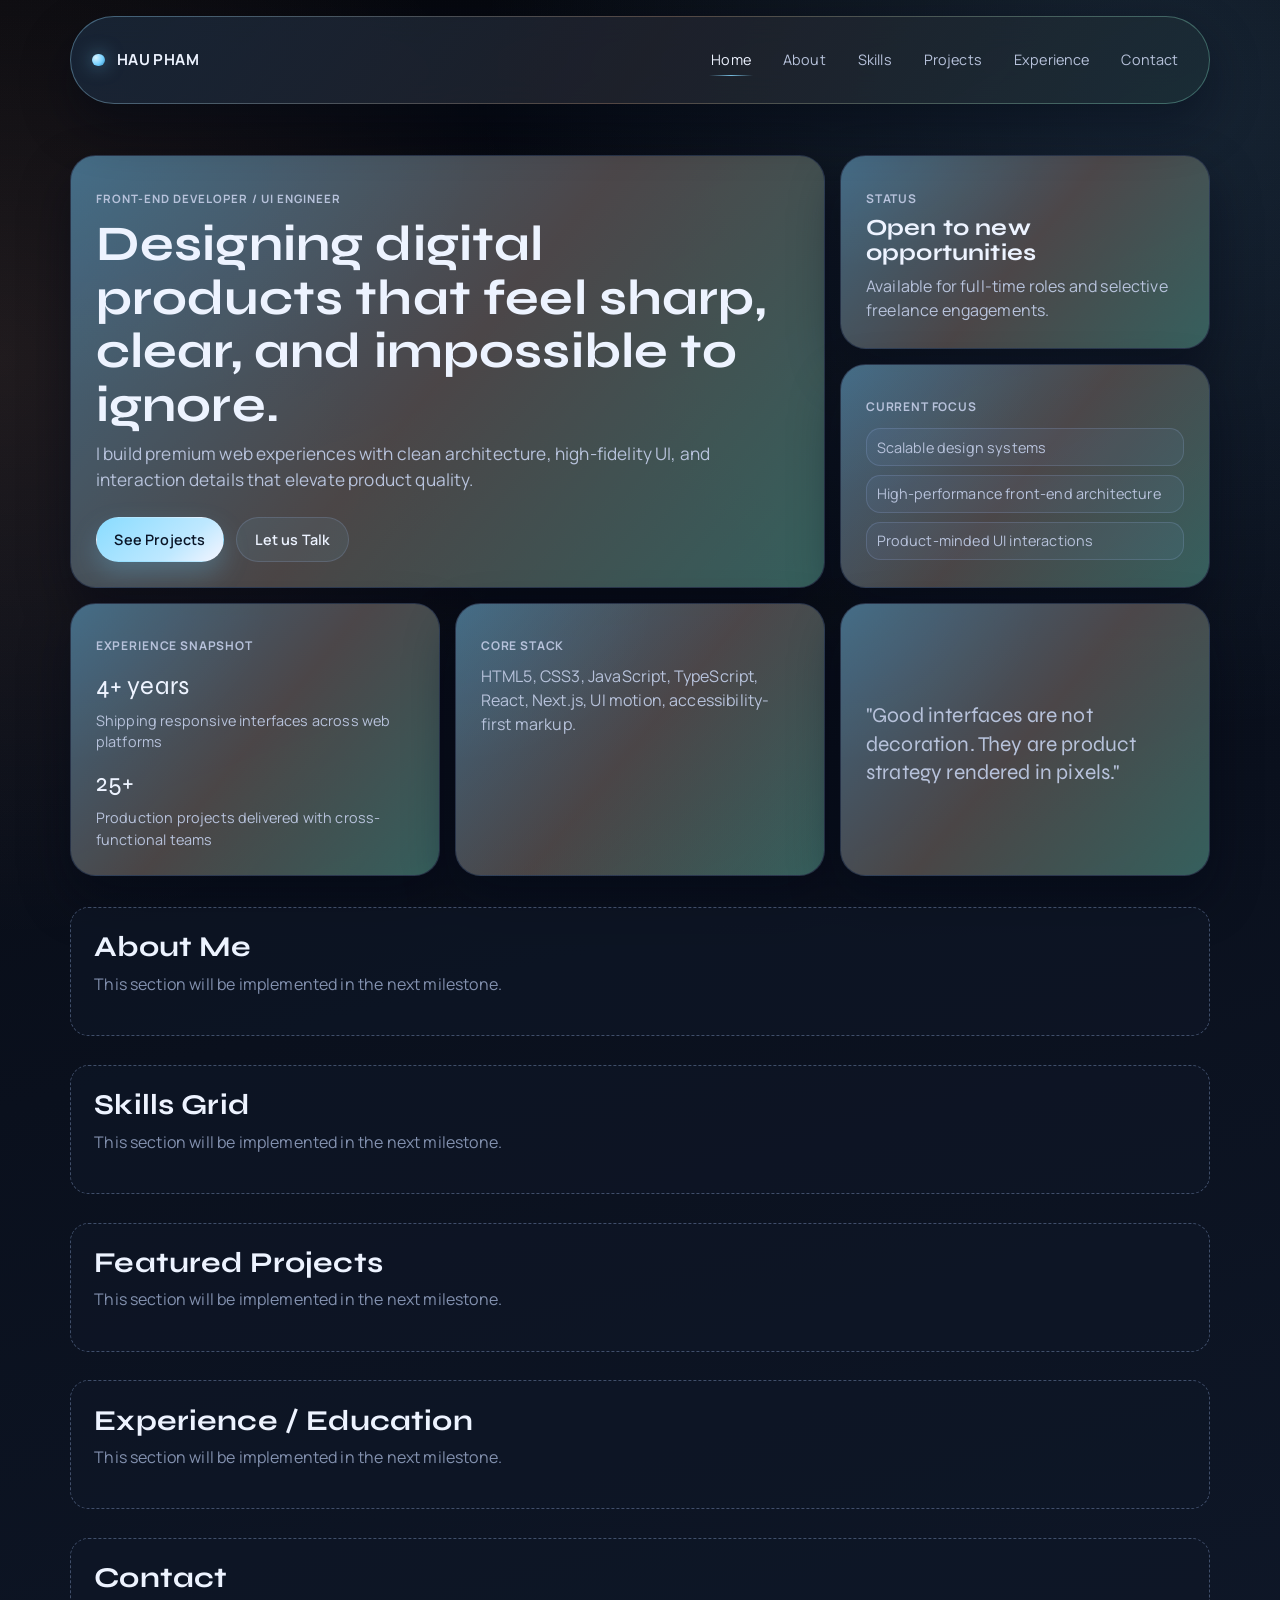
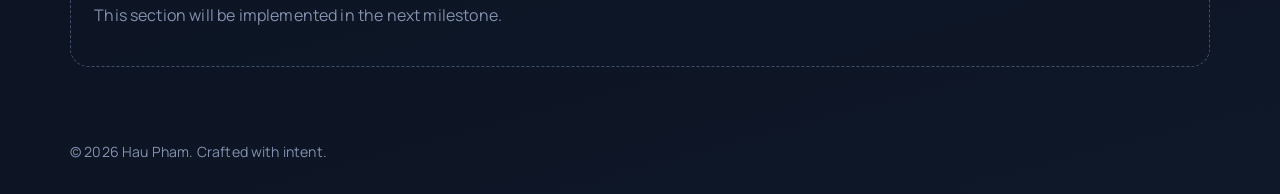
==== index.html @ 84650223 "sticky navbar & bento grid" ====
<!DOCTYPE html>
<html lang="en">
<head>
  <meta charset="UTF-8">
  <meta name="viewport" content="width=device-width, initial-scale=1.0">
  <meta name="description" content="Portfolio of Hau Pham - Front-End Developer and UI Engineer.">
  <title>Hau Pham | Front-End Developer</title>
  <link rel="preconnect" href="https://fonts.googleapis.com">
  <link rel="preconnect" href="https://fonts.gstatic.com" crossorigin>
  <link href="https://fonts.googleapis.com/css2?family=Manrope:wght@400;500;600;700&family=Syne:wght@500;700;800&display=swap" rel="stylesheet">
  <link rel="stylesheet" href="style.css">
</head>
<body>
  <a class="skip-link" href="#content">Skip to content</a>

  <header class="site-header" data-header>
    <div class="container">
      <div class="nav-shell">
        <a class="brand" href="#home" aria-label="Go to home section">
          <span class="brand-mark" aria-hidden="true"></span>
          <span class="brand-name">Hau Pham</span>
        </a>

        <button class="menu-toggle" type="button" data-menu-toggle aria-expanded="false" aria-controls="site-navigation" aria-label="Toggle navigation">
          <span></span>
          <span></span>
        </button>

        <nav class="site-nav" id="site-navigation" data-nav>
          <a class="nav-link is-active" href="#home">Home</a>
          <a class="nav-link" href="#about">About</a>
          <a class="nav-link" href="#skills">Skills</a>
          <a class="nav-link" href="#projects">Projects</a>
          <a class="nav-link" href="#experience">Experience</a>
          <a class="nav-link" href="#contact">Contact</a>
        </nav>
      </div>
    </div>
  </header>

  <main id="content">
    <section class="section section-hero" id="home">
      <div class="container">
        <div class="bento-grid">
          <article class="bento-card bento-card--intro reveal tilt-card">
            <p class="eyebrow">Front-End Developer / UI Engineer</p>
            <h1>Designing digital products that feel sharp, clear, and impossible to ignore.</h1>
            <p class="lead">
              I build premium web experiences with clean architecture, high-fidelity UI, and interaction details that elevate product quality.
            </p>
            <div class="hero-actions">
              <a class="button button--primary" href="#projects">See Projects</a>
              <a class="button button--ghost" href="#contact">Let us Talk</a>
            </div>
          </article>

          <article class="bento-card bento-card--availability reveal tilt-card">
            <p class="card-label">Status</p>
            <h2>Open to new opportunities</h2>
            <p>Available for full-time roles and selective freelance engagements.</p>
          </article>

          <article class="bento-card bento-card--focus reveal tilt-card">
            <p class="card-label">Current Focus</p>
            <ul class="focus-list">
              <li>Scalable design systems</li>
              <li>High-performance front-end architecture</li>
              <li>Product-minded UI interactions</li>
            </ul>
          </article>

          <article class="bento-card bento-card--stats reveal tilt-card">
            <p class="card-label">Experience Snapshot</p>
            <div class="stat-item">
              <span>4+ years</span>
              <p>Shipping responsive interfaces across web platforms</p>
            </div>
            <div class="stat-item">
              <span>25+</span>
              <p>Production projects delivered with cross-functional teams</p>
            </div>
          </article>

          <article class="bento-card bento-card--toolkit reveal tilt-card">
            <p class="card-label">Core Stack</p>
            <p>HTML5, CSS3, JavaScript, TypeScript, React, Next.js, UI motion, accessibility-first markup.</p>
          </article>

          <article class="bento-card bento-card--quote reveal tilt-card">
            <p class="quote">
              "Good interfaces are not decoration. They are product strategy rendered in pixels."
            </p>
          </article>
        </div>
      </div>
    </section>

    <section class="section section-placeholder reveal" id="about">
      <div class="container">
        <h2>About Me</h2>
        <p>This section will be implemented in the next milestone.</p>
      </div>
    </section>

    <section class="section section-placeholder reveal" id="skills">
      <div class="container">
        <h2>Skills Grid</h2>
        <p>This section will be implemented in the next milestone.</p>
      </div>
    </section>

    <section class="section section-placeholder reveal" id="projects">
      <div class="container">
        <h2>Featured Projects</h2>
        <p>This section will be implemented in the next milestone.</p>
      </div>
    </section>

    <section class="section section-placeholder reveal" id="experience">
      <div class="container">
        <h2>Experience / Education</h2>
        <p>This section will be implemented in the next milestone.</p>
      </div>
    </section>

    <section class="section section-placeholder reveal" id="contact">
      <div class="container">
        <h2>Contact</h2>
        <p>This section will be implemented in the next milestone.</p>
      </div>
    </section>
  </main>

  <footer class="site-footer">
    <div class="container">
      <p>© <span data-year></span> Hau Pham. Crafted with intent.</p>
    </div>
  </footer>

  <script src="script.js"></script>
</body>
</html>
---- style.css ----
:root {
  --bg-0: #05070d;
  --bg-1: #0a101d;
  --bg-2: #0f1829;
  --surface-0: #101727;
  --surface-1: #141f34;
  --text-0: #edf3ff;
  --text-1: #b7c2db;
  --text-2: #8391af;
  --line-soft: rgba(168, 190, 236, 0.18);
  --line-strong: rgba(168, 190, 236, 0.34);
  --accent-cyan: #87d8ff;
  --accent-amber: #ffd0a8;
  --accent-mint: #85f0cf;
  --radius-xl: 1.6rem;
  --radius-lg: 1.15rem;
  --radius-md: 0.9rem;
  --shadow-soft: 0 22px 50px rgba(2, 7, 20, 0.45);
  --shadow-hover: 0 30px 72px rgba(2, 9, 24, 0.62);
  --ease-standard: cubic-bezier(0.2, 0.7, 0.2, 1);
  --ease-snappy: cubic-bezier(0.18, 0.8, 0.2, 1);
  --container-width: min(1140px, calc(100vw - 2.5rem));
  --header-height: 88px;
}

* {
  box-sizing: border-box;
}

html,
body {
  margin: 0;
  padding: 0;
}

html {
  scroll-behavior: smooth;
}

body {
  min-height: 100vh;
  color: var(--text-0);
  font-family: "Manrope", sans-serif;
  background: radial-gradient(110% 75% at 90% 5%, rgba(120, 198, 255, 0.14), transparent 48%),
    radial-gradient(85% 65% at 0% 20%, rgba(255, 176, 133, 0.1), transparent 50%),
    linear-gradient(165deg, var(--bg-0), var(--bg-1) 52%, var(--bg-2));
  line-height: 1.5;
  letter-spacing: 0.01em;
}

body::before {
  content: "";
  position: fixed;
  inset: 0;
  pointer-events: none;
  background-image: radial-gradient(rgba(255, 255, 255, 0.035) 0.7px, transparent 0.7px);
  background-size: 3px 3px;
  opacity: 0.18;
  z-index: -1;
}

img {
  max-width: 100%;
  display: block;
}

a {
  color: inherit;
  text-decoration: none;
}

.container {
  width: var(--container-width);
  margin-inline: auto;
}

.section {
  scroll-margin-top: 120px;
}

.skip-link {
  position: absolute;
  left: 1rem;
  top: -4rem;
  padding: 0.55rem 0.85rem;
  background: #1f2f4d;
  color: var(--text-0);
  border-radius: 0.5rem;
  z-index: 200;
}

.skip-link:focus-visible {
  top: 1rem;
}

.site-header {
  position: sticky;
  top: 0;
  z-index: 100;
  padding-top: 1rem;
  transition: padding 260ms var(--ease-standard), transform 260ms var(--ease-standard);
}

.site-header.is-scrolled {
  padding-top: 0.7rem;
}

.nav-shell {
  position: relative;
  min-height: var(--header-height);
  display: flex;
  align-items: center;
  gap: 1rem;
  padding: 0.85rem 1rem 0.85rem 1.3rem;
  border: 1px solid transparent;
  border-radius: 999px;
  background:
    linear-gradient(150deg, rgba(14, 21, 35, 0.82), rgba(14, 22, 36, 0.74)) padding-box,
    linear-gradient(128deg, rgba(130, 206, 255, 0.45), rgba(255, 202, 167, 0.3), rgba(133, 240, 207, 0.35)) border-box;
  box-shadow: var(--shadow-soft);
  backdrop-filter: blur(16px);
  -webkit-backdrop-filter: blur(16px);
}

.brand {
  display: inline-flex;
  align-items: center;
  gap: 0.75rem;
  font-weight: 700;
  letter-spacing: 0.03em;
  font-size: 0.95rem;
  text-transform: uppercase;
  flex-shrink: 0;
}

.brand-mark {
  width: 0.8rem;
  height: 0.8rem;
  border-radius: 50%;
  background: radial-gradient(circle at 30% 30%, #d8f3ff, #79d2ff 55%, #2b85bd);
  box-shadow: 0 0 18px rgba(121, 210, 255, 0.55);
}

.brand-name {
  color: var(--text-0);
}

.site-nav {
  margin-left: auto;
  display: flex;
  align-items: center;
  gap: 0.2rem;
}

.nav-link {
  position: relative;
  padding: 0.55rem 0.9rem;
  border-radius: 999px;
  color: var(--text-1);
  font-size: 0.9rem;
  transition: color 220ms ease, background-color 220ms ease;
}

.nav-link::after {
  content: "";
  position: absolute;
  left: 0.75rem;
  right: 0.75rem;
  bottom: 0.22rem;
  height: 1px;
  transform: scaleX(0);
  transform-origin: center;
  transition: transform 260ms var(--ease-snappy);
  background: linear-gradient(90deg, transparent, rgba(134, 215, 255, 0.85), transparent);
}

.nav-link:hover,
.nav-link:focus-visible {
  color: var(--text-0);
  background: rgba(134, 215, 255, 0.08);
}

.nav-link:hover::after,
.nav-link:focus-visible::after,
.nav-link.is-active::after {
  transform: scaleX(1);
}

.nav-link.is-active {
  color: var(--text-0);
}

.menu-toggle {
  margin-left: auto;
  width: 2.65rem;
  height: 2.65rem;
  border-radius: 0.75rem;
  border: 1px solid var(--line-soft);
  background: rgba(144, 169, 220, 0.07);
  display: none;
  align-items: center;
  justify-content: center;
  gap: 0.36rem;
  flex-direction: column;
  cursor: pointer;
  transition: border-color 220ms ease, background-color 220ms ease;
}

.menu-toggle span {
  width: 1.2rem;
  height: 2px;
  border-radius: 999px;
  background: var(--text-0);
  transition: transform 260ms var(--ease-standard), opacity 260ms var(--ease-standard);
}

.menu-toggle[aria-expanded="true"] span:first-child {
  transform: translateY(4px) rotate(45deg);
}

.menu-toggle[aria-expanded="true"] span:last-child {
  transform: translateY(-4px) rotate(-45deg);
}

.section-hero {
  padding: clamp(2rem, 4vw, 3.5rem) 0 1rem;
}

.bento-grid {
  display: grid;
  grid-template-columns: repeat(6, minmax(0, 1fr));
  grid-auto-rows: minmax(96px, auto);
  gap: 0.95rem;
}

.bento-card {
  position: relative;
  isolation: isolate;
  border-radius: var(--radius-xl);
  border: 1px solid var(--line-soft);
  background:
    radial-gradient(120% 130% at 0% 0%, rgba(132, 211, 255, 0.06), transparent 45%),
    linear-gradient(160deg, rgba(18, 28, 46, 0.95), rgba(13, 22, 36, 0.9));
  padding: clamp(1.05rem, 2vw, 1.55rem);
  box-shadow: var(--shadow-soft);
  overflow: hidden;
}

.bento-card::before {
  content: "";
  position: absolute;
  inset: -1px;
  border-radius: inherit;
  background: linear-gradient(130deg, rgba(135, 216, 255, 0.4), rgba(255, 208, 168, 0.25), rgba(133, 240, 207, 0.34));
  z-index: -2;
}

.bento-card::after {
  content: "";
  position: absolute;
  inset: 0;
  border-radius: inherit;
  background: radial-gradient(circle at var(--pointer-x, 50%) var(--pointer-y, 50%), rgba(150, 216, 255, 0.2), transparent 55%);
  opacity: 0;
  transition: opacity 320ms var(--ease-standard);
  z-index: -1;
}

.tilt-card {
  transform-style: preserve-3d;
  transform: perspective(920px) rotateX(var(--rx, 0deg)) rotateY(var(--ry, 0deg));
  transition: transform 340ms var(--ease-snappy), border-color 240ms ease, box-shadow 340ms var(--ease-snappy);
}

.tilt-card:hover,
.tilt-card:focus-within {
  border-color: var(--line-strong);
  box-shadow: var(--shadow-hover);
}

.tilt-card:hover::after,
.tilt-card:focus-within::after {
  opacity: 1;
}

.bento-card--intro {
  grid-column: 1 / span 4;
  grid-row: 1 / span 3;
  display: flex;
  flex-direction: column;
  justify-content: space-between;
  min-height: 360px;
}

.eyebrow {
  margin: 0;
  color: var(--accent-mint);
  letter-spacing: 0.09em;
  text-transform: uppercase;
  font-size: 0.72rem;
  font-weight: 700;
}

h1,
h2 {
  margin: 0;
  font-family: "Syne", sans-serif;
  line-height: 1.08;
}

h1 {
  margin-top: 0.7rem;
  max-width: 19ch;
  font-size: clamp(1.7rem, 4vw, 3.1rem);
}

.lead {
  margin: 1rem 0 0;
  max-width: 58ch;
  color: var(--text-1);
  font-size: clamp(0.98rem, 1.4vw, 1.08rem);
}

.hero-actions {
  margin-top: 1.5rem;
  display: flex;
  flex-wrap: wrap;
  gap: 0.75rem;
}

.button {
  position: relative;
  display: inline-flex;
  align-items: center;
  justify-content: center;
  min-height: 2.8rem;
  padding: 0.65rem 1.1rem;
  border-radius: 999px;
  border: 1px solid transparent;
  font-size: 0.9rem;
  font-weight: 600;
  transition: transform 220ms var(--ease-snappy), box-shadow 220ms ease, background-color 220ms ease;
}

.button:hover,
.button:focus-visible {
  transform: translateY(-2px);
}

.button--primary {
  color: #0a1527;
  background: linear-gradient(140deg, #89dcff, #bee8ff 65%, #f5f5ff);
  box-shadow: 0 12px 26px rgba(110, 206, 255, 0.25);
}

.button--ghost {
  color: var(--text-0);
  border-color: var(--line-soft);
  background: rgba(134, 213, 255, 0.08);
}

.button--ghost:hover,
.button--ghost:focus-visible {
  background: rgba(134, 213, 255, 0.14);
}

.card-label {
  margin: 0;
  color: var(--text-2);
  font-size: 0.75rem;
  text-transform: uppercase;
  letter-spacing: 0.07em;
  font-weight: 700;
}

.bento-card h2 {
  margin-top: 0.45rem;
  font-size: clamp(1rem, 2.2vw, 1.45rem);
}

.bento-card p {
  margin: 0.55rem 0 0;
  color: var(--text-1);
}

.bento-card--availability {
  grid-column: 5 / span 2;
  grid-row: 1 / span 1;
}

.bento-card--focus {
  grid-column: 5 / span 2;
  grid-row: 2 / span 2;
}

.focus-list {
  margin: 0.75rem 0 0;
  padding: 0;
  list-style: none;
  display: grid;
  gap: 0.55rem;
}

.focus-list li {
  color: var(--text-1);
  padding: 0.45rem 0.6rem;
  border-radius: var(--radius-md);
  border: 1px solid rgba(154, 181, 234, 0.2);
  background: rgba(129, 161, 226, 0.08);
  font-size: 0.9rem;
}

.bento-card--stats {
  grid-column: 1 / span 2;
  grid-row: 4 / span 2;
  display: grid;
  gap: 0.7rem;
}

.stat-item span {
  display: block;
  font-family: "Syne", sans-serif;
  font-size: clamp(1.15rem, 2vw, 1.7rem);
  color: var(--text-0);
}

.stat-item p {
  margin-top: 0.3rem;
  font-size: 0.9rem;
}

.bento-card--toolkit {
  grid-column: 3 / span 2;
  grid-row: 4 / span 2;
}

.bento-card--quote {
  grid-column: 5 / span 2;
  grid-row: 4 / span 2;
  display: flex;
  align-items: center;
}

.quote {
  margin: 0;
  font-family: "Syne", sans-serif;
  font-size: clamp(1.02rem, 1.8vw, 1.32rem);
  line-height: 1.35;
  color: #e9efff;
}

.section-placeholder {
  padding: 0.9rem 0;
}

.section-placeholder .container {
  padding: 1.45rem;
  border: 1px dashed rgba(161, 187, 238, 0.35);
  border-radius: var(--radius-lg);
  background: rgba(15, 24, 39, 0.62);
}

.section-placeholder h2 {
  font-size: clamp(1.25rem, 2.8vw, 1.8rem);
}

.section-placeholder p {
  margin-top: 0.6rem;
  color: var(--text-2);
}

.site-footer {
  margin-top: 2.5rem;
  padding: 1.2rem 0 2rem;
}

.site-footer p {
  margin: 0;
  color: var(--text-2);
  font-size: 0.88rem;
}

.reveal {
  opacity: 0;
  transform: translateY(26px) scale(0.995);
  transition: opacity 620ms var(--ease-standard), transform 620ms var(--ease-standard);
}

.reveal.is-visible {
  opacity: 1;
  transform: translateY(0) scale(1);
}

@media (max-width: 980px) {
  :root {
    --container-width: min(1120px, calc(100vw - 1.7rem));
  }

  .bento-grid {
    grid-template-columns: repeat(4, minmax(0, 1fr));
  }

  .bento-card--intro {
    grid-column: 1 / span 4;
    grid-row: auto;
  }

  .bento-card--availability,
  .bento-card--focus {
    grid-column: span 2;
    grid-row: auto;
  }

  .bento-card--stats,
  .bento-card--toolkit,
  .bento-card--quote {
    grid-column: span 2;
    grid-row: auto;
  }
}

@media (max-width: 860px) {
  .menu-toggle {
    display: inline-flex;
  }

  .site-nav {
    position: absolute;
    top: calc(100% + 0.55rem);
    left: 0;
    right: 0;
    margin-left: 0;
    flex-direction: column;
    align-items: stretch;
    border-radius: 1rem;
    border: 1px solid var(--line-soft);
    background: rgba(12, 19, 32, 0.95);
    backdrop-filter: blur(12px);
    -webkit-backdrop-filter: blur(12px);
    box-shadow: var(--shadow-soft);
    max-height: 0;
    opacity: 0;
    overflow: hidden;
    pointer-events: none;
    transition: max-height 330ms var(--ease-standard), opacity 250ms ease;
  }

  .site-nav.is-open {
    max-height: 22rem;
    opacity: 1;
    pointer-events: auto;
  }

  .nav-link {
    border-radius: 0;
    padding: 0.82rem 1rem;
  }

  .nav-link + .nav-link {
    border-top: 1px solid rgba(142, 170, 228, 0.14);
  }
}

@media (max-width: 680px) {
  .section-hero {
    padding-top: 1.2rem;
  }

  .bento-grid {
    grid-template-columns: 1fr;
    gap: 0.85rem;
  }

  .bento-card,
  .bento-card--intro,
  .bento-card--availability,
  .bento-card--focus,
  .bento-card--stats,
  .bento-card--toolkit,
  .bento-card--quote {
    grid-column: auto;
    grid-row: auto;
    min-height: auto;
  }

  .hero-actions {
    flex-direction: column;
  }

  .button {
    width: 100%;
  }
}

@media (prefers-reduced-motion: reduce) {
  html {
    scroll-behavior: auto;
  }

  .reveal,
  .tilt-card,
  .button,
  .site-nav,
  .nav-link::after {
    transition: none !important;
  }

  .reveal {
    opacity: 1;
    transform: none;
  }
}
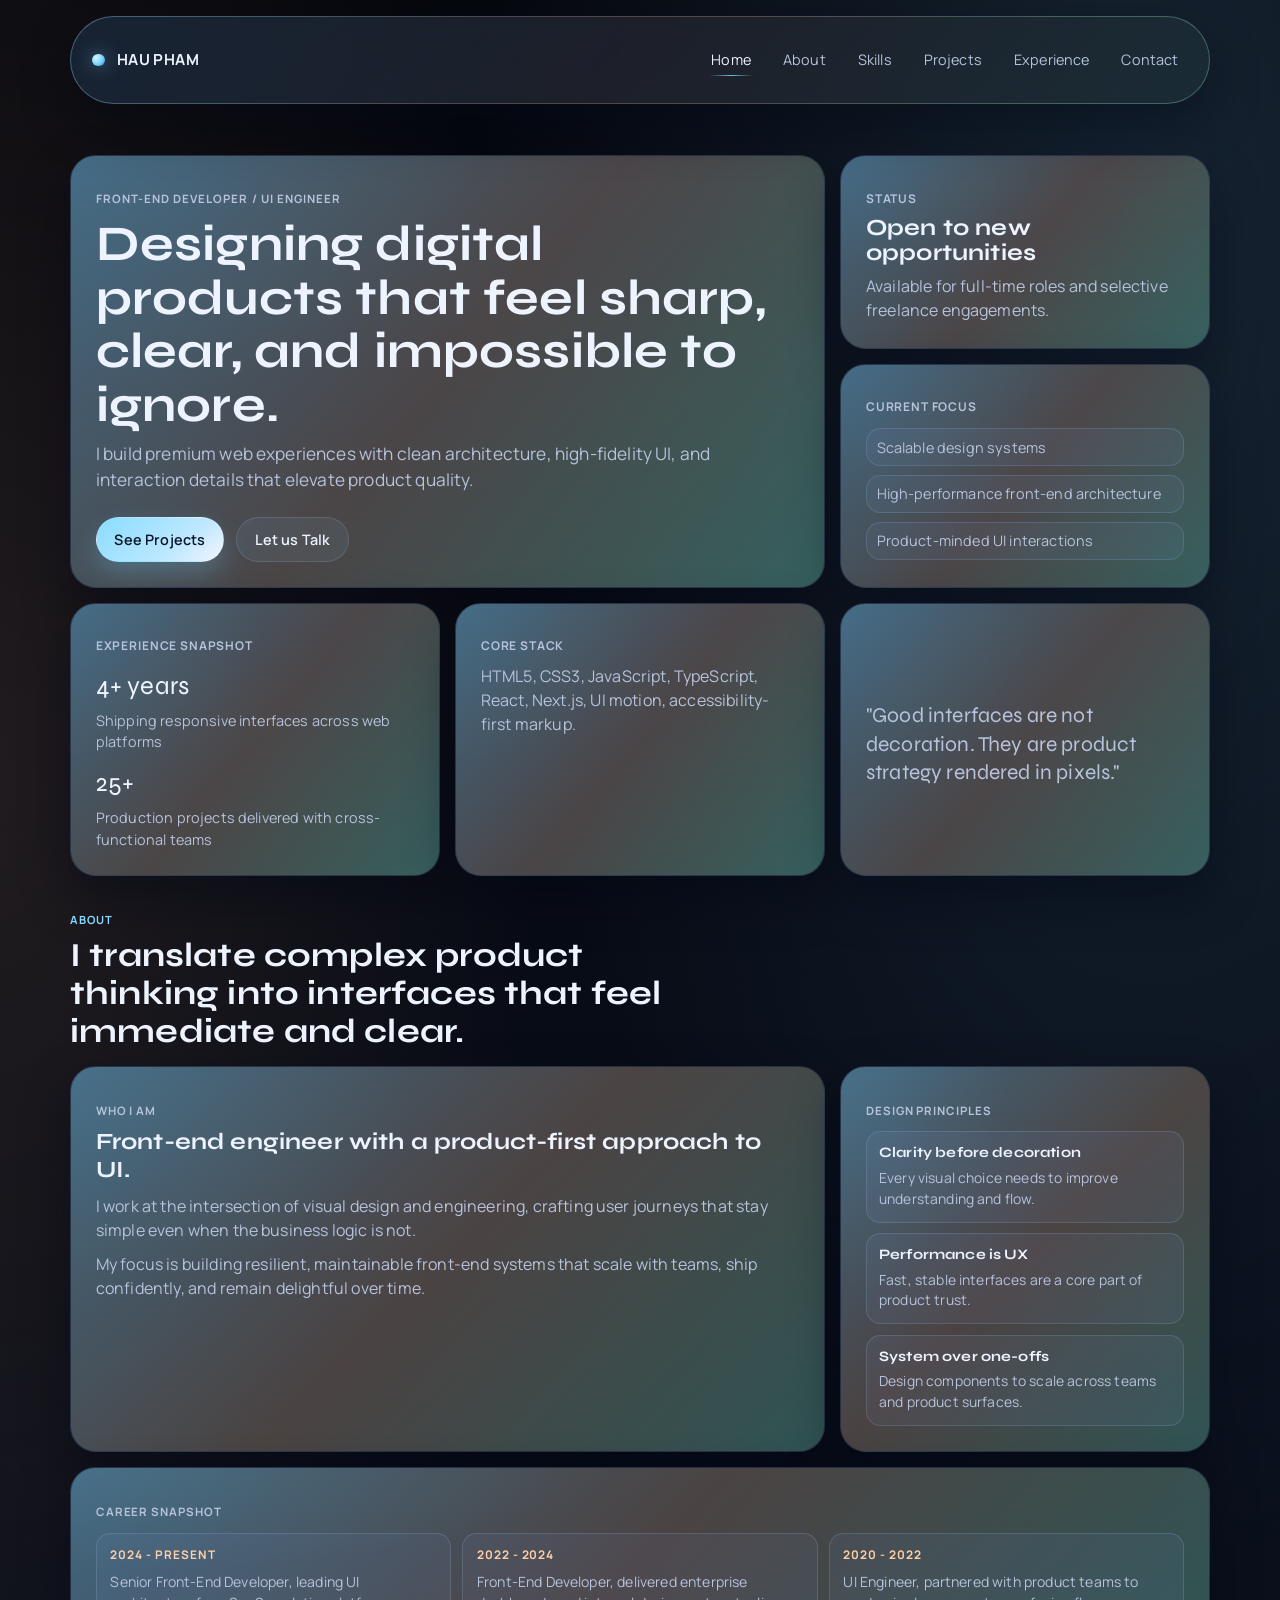
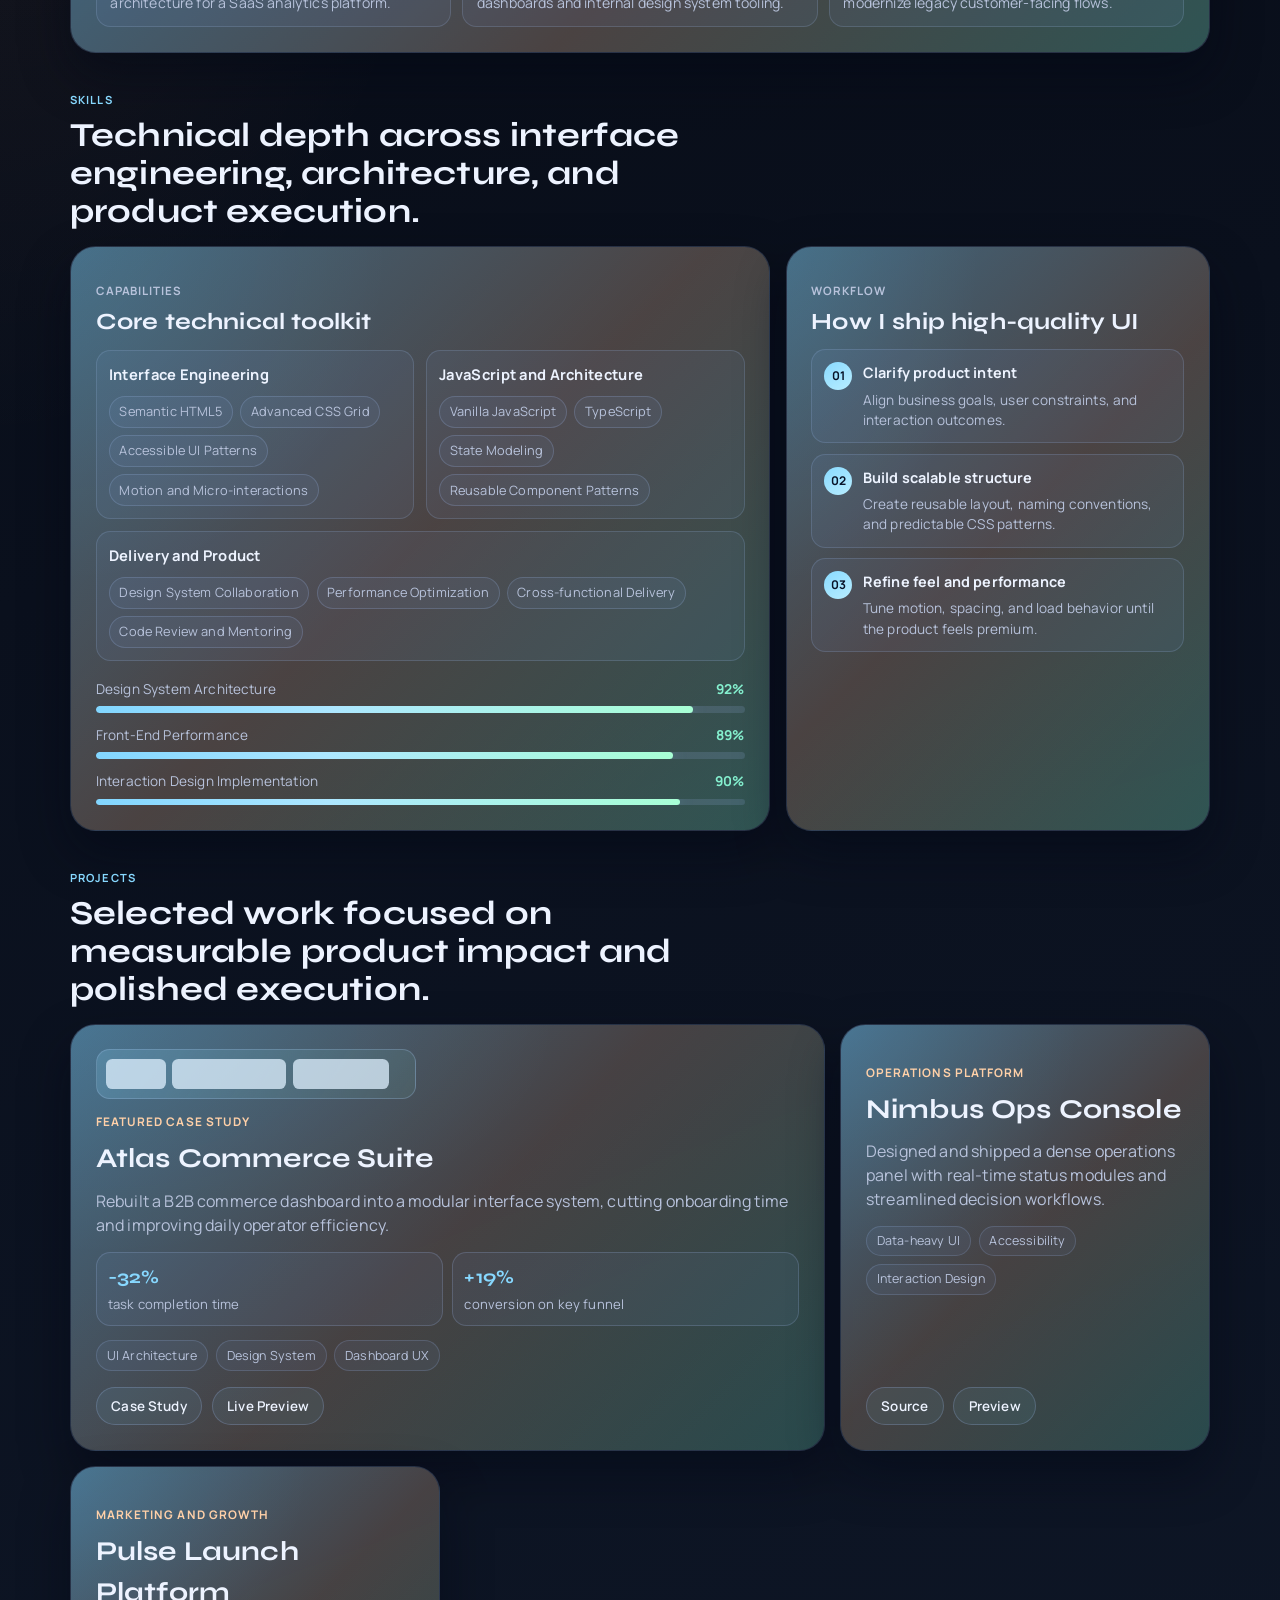
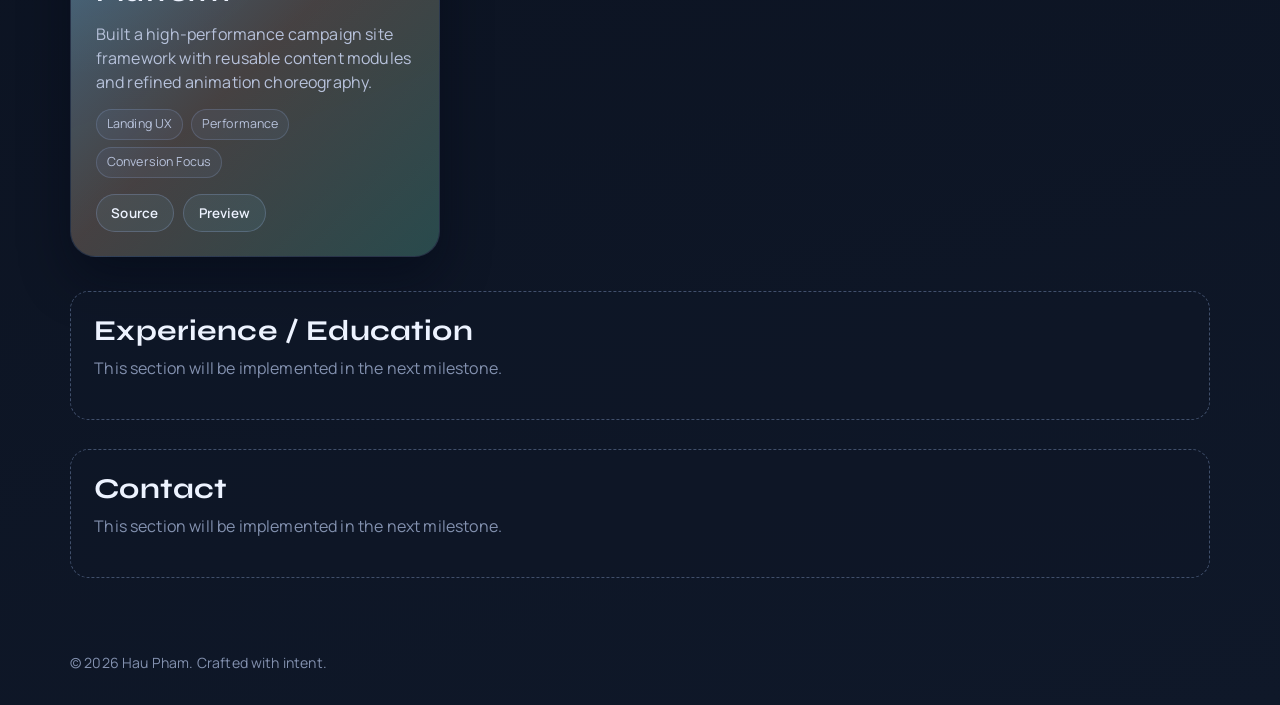
==== commit 67bfb824: "add about - skills - projects session" ====
--- a/index.html
+++ b/index.html
@@ -95,24 +95,240 @@
       </div>
     </section>
 
-    <section class="section section-placeholder reveal" id="about">
-      <div class="container">
-        <h2>About Me</h2>
-        <p>This section will be implemented in the next milestone.</p>
-      </div>
-    </section>
-
-    <section class="section section-placeholder reveal" id="skills">
-      <div class="container">
-        <h2>Skills Grid</h2>
-        <p>This section will be implemented in the next milestone.</p>
-      </div>
-    </section>
-
-    <section class="section section-placeholder reveal" id="projects">
-      <div class="container">
-        <h2>Featured Projects</h2>
-        <p>This section will be implemented in the next milestone.</p>
+    <section class="section section-about" id="about">
+      <div class="container">
+        <div class="section-header reveal">
+          <p class="section-kicker">About</p>
+          <h2>I translate complex product thinking into interfaces that feel immediate and clear.</h2>
+        </div>
+
+        <div class="about-layout">
+          <article class="panel panel--about reveal tilt-card">
+            <p class="panel-label">Who I Am</p>
+            <h3>Front-end engineer with a product-first approach to UI.</h3>
+            <p>
+              I work at the intersection of visual design and engineering, crafting user journeys that stay simple even when the business logic is not.
+            </p>
+            <p>
+              My focus is building resilient, maintainable front-end systems that scale with teams, ship confidently, and remain delightful over time.
+            </p>
+          </article>
+
+          <article class="panel panel--values reveal tilt-card">
+            <p class="panel-label">Design Principles</p>
+            <ul class="value-list">
+              <li>
+                <h3>Clarity before decoration</h3>
+                <p>Every visual choice needs to improve understanding and flow.</p>
+              </li>
+              <li>
+                <h3>Performance is UX</h3>
+                <p>Fast, stable interfaces are a core part of product trust.</p>
+              </li>
+              <li>
+                <h3>System over one-offs</h3>
+                <p>Design components to scale across teams and product surfaces.</p>
+              </li>
+            </ul>
+          </article>
+
+          <article class="panel panel--timeline reveal tilt-card">
+            <p class="panel-label">Career Snapshot</p>
+            <ol class="timeline-list">
+              <li>
+                <span>2024 - Present</span>
+                <p>Senior Front-End Developer, leading UI architecture for a SaaS analytics platform.</p>
+              </li>
+              <li>
+                <span>2022 - 2024</span>
+                <p>Front-End Developer, delivered enterprise dashboards and internal design system tooling.</p>
+              </li>
+              <li>
+                <span>2020 - 2022</span>
+                <p>UI Engineer, partnered with product teams to modernize legacy customer-facing flows.</p>
+              </li>
+            </ol>
+          </article>
+        </div>
+      </div>
+    </section>
+
+    <section class="section section-skills" id="skills">
+      <div class="container">
+        <div class="section-header reveal">
+          <p class="section-kicker">Skills</p>
+          <h2>Technical depth across interface engineering, architecture, and product execution.</h2>
+        </div>
+
+        <div class="skills-layout">
+          <article class="panel panel--skills reveal tilt-card">
+            <p class="panel-label">Capabilities</p>
+            <h3>Core technical toolkit</h3>
+
+            <div class="skill-clusters">
+              <div class="skill-cluster">
+                <h4>Interface Engineering</h4>
+                <ul class="chip-list">
+                  <li>Semantic HTML5</li>
+                  <li>Advanced CSS Grid</li>
+                  <li>Accessible UI Patterns</li>
+                  <li>Motion and Micro-interactions</li>
+                </ul>
+              </div>
+
+              <div class="skill-cluster">
+                <h4>JavaScript and Architecture</h4>
+                <ul class="chip-list">
+                  <li>Vanilla JavaScript</li>
+                  <li>TypeScript</li>
+                  <li>State Modeling</li>
+                  <li>Reusable Component Patterns</li>
+                </ul>
+              </div>
+
+              <div class="skill-cluster">
+                <h4>Delivery and Product</h4>
+                <ul class="chip-list">
+                  <li>Design System Collaboration</li>
+                  <li>Performance Optimization</li>
+                  <li>Cross-functional Delivery</li>
+                  <li>Code Review and Mentoring</li>
+                </ul>
+              </div>
+            </div>
+
+            <div class="skill-meter-stack" aria-label="Skill proficiency">
+              <div class="skill-meter">
+                <div class="skill-meter__row">
+                  <span>Design System Architecture</span>
+                  <span>92%</span>
+                </div>
+                <div class="skill-meter__track">
+                  <span class="skill-meter__fill" style="--fill-target: 92%;"></span>
+                </div>
+              </div>
+
+              <div class="skill-meter">
+                <div class="skill-meter__row">
+                  <span>Front-End Performance</span>
+                  <span>89%</span>
+                </div>
+                <div class="skill-meter__track">
+                  <span class="skill-meter__fill" style="--fill-target: 89%;"></span>
+                </div>
+              </div>
+
+              <div class="skill-meter">
+                <div class="skill-meter__row">
+                  <span>Interaction Design Implementation</span>
+                  <span>90%</span>
+                </div>
+                <div class="skill-meter__track">
+                  <span class="skill-meter__fill" style="--fill-target: 90%;"></span>
+                </div>
+              </div>
+            </div>
+          </article>
+
+          <article class="panel panel--workflow reveal tilt-card">
+            <p class="panel-label">Workflow</p>
+            <h3>How I ship high-quality UI</h3>
+            <ul class="workflow-list">
+              <li>
+                <span class="workflow-step">01</span>
+                <div>
+                  <h4>Clarify product intent</h4>
+                  <p>Align business goals, user constraints, and interaction outcomes.</p>
+                </div>
+              </li>
+              <li>
+                <span class="workflow-step">02</span>
+                <div>
+                  <h4>Build scalable structure</h4>
+                  <p>Create reusable layout, naming conventions, and predictable CSS patterns.</p>
+                </div>
+              </li>
+              <li>
+                <span class="workflow-step">03</span>
+                <div>
+                  <h4>Refine feel and performance</h4>
+                  <p>Tune motion, spacing, and load behavior until the product feels premium.</p>
+                </div>
+              </li>
+            </ul>
+          </article>
+        </div>
+      </div>
+    </section>
+
+    <section class="section section-projects" id="projects">
+      <div class="container">
+        <div class="section-header reveal">
+          <p class="section-kicker">Projects</p>
+          <h2>Selected work focused on measurable product impact and polished execution.</h2>
+        </div>
+
+        <div class="projects-grid">
+          <article class="project-card project-card--featured reveal tilt-card">
+            <div class="project-preview" aria-hidden="true">
+              <span></span>
+              <span></span>
+              <span></span>
+            </div>
+            <p class="project-card__kicker">Featured Case Study</p>
+            <h3>Atlas Commerce Suite</h3>
+            <p class="project-card__summary">
+              Rebuilt a B2B commerce dashboard into a modular interface system, cutting onboarding time and improving daily operator efficiency.
+            </p>
+            <ul class="project-metrics">
+              <li><strong>-32%</strong><span>task completion time</span></li>
+              <li><strong>+19%</strong><span>conversion on key funnel</span></li>
+            </ul>
+            <ul class="project-tags">
+              <li>UI Architecture</li>
+              <li>Design System</li>
+              <li>Dashboard UX</li>
+            </ul>
+            <div class="project-actions">
+              <a href="https://github.com" target="_blank" rel="noreferrer">Case Study</a>
+              <a href="https://example.com" target="_blank" rel="noreferrer">Live Preview</a>
+            </div>
+          </article>
+
+          <article class="project-card reveal tilt-card">
+            <p class="project-card__kicker">Operations Platform</p>
+            <h3>Nimbus Ops Console</h3>
+            <p class="project-card__summary">
+              Designed and shipped a dense operations panel with real-time status modules and streamlined decision workflows.
+            </p>
+            <ul class="project-tags">
+              <li>Data-heavy UI</li>
+              <li>Accessibility</li>
+              <li>Interaction Design</li>
+            </ul>
+            <div class="project-actions">
+              <a href="https://github.com" target="_blank" rel="noreferrer">Source</a>
+              <a href="https://example.com" target="_blank" rel="noreferrer">Preview</a>
+            </div>
+          </article>
+
+          <article class="project-card reveal tilt-card">
+            <p class="project-card__kicker">Marketing and Growth</p>
+            <h3>Pulse Launch Platform</h3>
+            <p class="project-card__summary">
+              Built a high-performance campaign site framework with reusable content modules and refined animation choreography.
+            </p>
+            <ul class="project-tags">
+              <li>Landing UX</li>
+              <li>Performance</li>
+              <li>Conversion Focus</li>
+            </ul>
+            <div class="project-actions">
+              <a href="https://github.com" target="_blank" rel="noreferrer">Source</a>
+              <a href="https://example.com" target="_blank" rel="noreferrer">Preview</a>
+            </div>
+          </article>
+        </div>
       </div>
     </section>
 
--- a/style.css
+++ b/style.css
@@ -449,6 +449,481 @@
   color: #e9efff;
 }
 
+.section-about,
+.section-skills,
+.section-projects {
+  padding: 1.2rem 0;
+}
+
+.section-header {
+  margin-bottom: 0.95rem;
+  max-width: 66ch;
+}
+
+.section-kicker {
+  margin: 0;
+  color: var(--accent-cyan);
+  letter-spacing: 0.1em;
+  text-transform: uppercase;
+  font-size: 0.7rem;
+  font-weight: 700;
+}
+
+.section-header h2 {
+  margin-top: 0.45rem;
+  font-size: clamp(1.3rem, 3vw, 2.1rem);
+  line-height: 1.14;
+}
+
+.panel {
+  position: relative;
+  isolation: isolate;
+  overflow: hidden;
+  border-radius: var(--radius-xl);
+  border: 1px solid var(--line-soft);
+  padding: clamp(1.05rem, 2.1vw, 1.55rem);
+  box-shadow: var(--shadow-soft);
+  background:
+    radial-gradient(95% 120% at 0% 0%, rgba(137, 216, 255, 0.09), transparent 48%),
+    linear-gradient(165deg, rgba(14, 22, 36, 0.94), rgba(11, 18, 31, 0.92));
+}
+
+.panel::before {
+  content: "";
+  position: absolute;
+  inset: -1px;
+  border-radius: inherit;
+  background: linear-gradient(135deg, rgba(135, 216, 255, 0.42), rgba(255, 205, 164, 0.26), rgba(133, 240, 207, 0.3));
+  z-index: -2;
+}
+
+.panel::after {
+  content: "";
+  position: absolute;
+  inset: 0;
+  border-radius: inherit;
+  background: radial-gradient(circle at var(--pointer-x, 50%) var(--pointer-y, 50%), rgba(140, 210, 255, 0.16), transparent 55%);
+  opacity: 0;
+  transition: opacity 320ms var(--ease-standard);
+  z-index: -1;
+}
+
+.panel:hover::after,
+.panel:focus-within::after {
+  opacity: 1;
+}
+
+.panel-label {
+  margin: 0;
+  color: var(--text-2);
+  font-size: 0.72rem;
+  text-transform: uppercase;
+  letter-spacing: 0.08em;
+  font-weight: 700;
+}
+
+.panel h3 {
+  margin: 0.55rem 0 0;
+  font-family: "Syne", sans-serif;
+  font-size: clamp(1.06rem, 2vw, 1.45rem);
+  line-height: 1.2;
+}
+
+.panel p {
+  margin: 0.65rem 0 0;
+  color: var(--text-1);
+}
+
+.about-layout {
+  display: grid;
+  grid-template-columns: repeat(6, minmax(0, 1fr));
+  gap: 0.95rem;
+}
+
+.panel--about {
+  grid-column: 1 / span 4;
+}
+
+.panel--values {
+  grid-column: 5 / span 2;
+}
+
+.panel--timeline {
+  grid-column: 1 / span 6;
+}
+
+.value-list,
+.timeline-list {
+  margin: 0.75rem 0 0;
+  padding: 0;
+  list-style: none;
+}
+
+.value-list {
+  display: grid;
+  gap: 0.65rem;
+}
+
+.value-list li {
+  padding: 0.75rem;
+  border-radius: var(--radius-md);
+  border: 1px solid rgba(156, 185, 233, 0.2);
+  background: rgba(135, 167, 230, 0.08);
+}
+
+.value-list h3 {
+  margin: 0;
+  font-size: 0.9rem;
+}
+
+.value-list p {
+  margin-top: 0.4rem;
+  font-size: 0.87rem;
+}
+
+.timeline-list {
+  display: grid;
+  grid-template-columns: repeat(3, minmax(0, 1fr));
+  gap: 0.7rem;
+}
+
+.timeline-list li {
+  padding: 0.8rem 0.85rem;
+  border-radius: var(--radius-md);
+  border: 1px solid rgba(158, 184, 229, 0.2);
+  background: rgba(128, 156, 221, 0.08);
+}
+
+.timeline-list span {
+  display: block;
+  color: var(--accent-amber);
+  font-size: 0.74rem;
+  letter-spacing: 0.08em;
+  text-transform: uppercase;
+  font-weight: 700;
+}
+
+.timeline-list p {
+  margin-top: 0.45rem;
+  font-size: 0.88rem;
+}
+
+.skills-layout {
+  display: grid;
+  grid-template-columns: minmax(0, 1.65fr) minmax(0, 1fr);
+  gap: 0.95rem;
+}
+
+.panel--skills,
+.panel--workflow {
+  min-height: 100%;
+}
+
+.skill-clusters {
+  margin-top: 0.9rem;
+  display: grid;
+  grid-template-columns: repeat(2, minmax(0, 1fr));
+  gap: 0.75rem;
+}
+
+.skill-cluster {
+  padding: 0.75rem;
+  border-radius: var(--radius-md);
+  border: 1px solid rgba(156, 184, 229, 0.2);
+  background: rgba(129, 160, 225, 0.08);
+}
+
+.skill-cluster:nth-child(3) {
+  grid-column: 1 / -1;
+}
+
+.skill-cluster h4 {
+  margin: 0;
+  font-size: 0.92rem;
+  letter-spacing: 0.02em;
+}
+
+.chip-list {
+  margin: 0.65rem 0 0;
+  padding: 0;
+  list-style: none;
+  display: flex;
+  flex-wrap: wrap;
+  gap: 0.45rem;
+}
+
+.chip-list li {
+  border-radius: 999px;
+  border: 1px solid rgba(158, 187, 238, 0.22);
+  background: rgba(130, 162, 224, 0.08);
+  padding: 0.34rem 0.6rem;
+  font-size: 0.8rem;
+  color: var(--text-1);
+}
+
+.skill-meter-stack {
+  margin-top: 1.1rem;
+  display: grid;
+  gap: 0.75rem;
+}
+
+.skill-meter__row {
+  display: flex;
+  justify-content: space-between;
+  align-items: center;
+  gap: 0.75rem;
+  font-size: 0.85rem;
+  color: var(--text-1);
+}
+
+.skill-meter__row span:last-child {
+  color: var(--accent-mint);
+  font-weight: 700;
+}
+
+.skill-meter__track {
+  margin-top: 0.45rem;
+  width: 100%;
+  height: 0.42rem;
+  border-radius: 999px;
+  background: rgba(138, 163, 210, 0.2);
+  overflow: hidden;
+}
+
+.skill-meter__fill {
+  width: 0;
+  height: 100%;
+  display: block;
+  border-radius: inherit;
+  background: linear-gradient(90deg, #82d6ff, #ade7ff 40%, #a8ffd5);
+  box-shadow: 0 0 16px rgba(130, 214, 255, 0.28);
+  transition: width 750ms var(--ease-snappy);
+}
+
+.skill-meter__fill.is-animated {
+  width: var(--fill-target);
+}
+
+.workflow-list {
+  margin: 0.85rem 0 0;
+  padding: 0;
+  list-style: none;
+  display: grid;
+  gap: 0.65rem;
+}
+
+.workflow-list li {
+  display: grid;
+  grid-template-columns: auto minmax(0, 1fr);
+  gap: 0.65rem;
+  padding: 0.75rem;
+  border-radius: var(--radius-md);
+  border: 1px solid rgba(154, 184, 235, 0.2);
+  background: rgba(129, 161, 226, 0.08);
+}
+
+.workflow-step {
+  width: 1.75rem;
+  height: 1.75rem;
+  display: inline-flex;
+  align-items: center;
+  justify-content: center;
+  border-radius: 50%;
+  font-size: 0.75rem;
+  font-weight: 700;
+  color: #091429;
+  background: linear-gradient(145deg, #89daff, #b8edff);
+}
+
+.workflow-list h4 {
+  margin: 0;
+  font-size: 0.9rem;
+}
+
+.workflow-list p {
+  margin-top: 0.35rem;
+  font-size: 0.85rem;
+}
+
+.projects-grid {
+  display: grid;
+  grid-template-columns: repeat(6, minmax(0, 1fr));
+  gap: 0.95rem;
+}
+
+.project-card {
+  grid-column: span 2;
+  position: relative;
+  isolation: isolate;
+  overflow: hidden;
+  border-radius: var(--radius-xl);
+  border: 1px solid var(--line-soft);
+  padding: clamp(1.05rem, 2vw, 1.55rem);
+  background:
+    radial-gradient(120% 100% at 0% 0%, rgba(131, 213, 255, 0.09), transparent 54%),
+    linear-gradient(160deg, rgba(15, 24, 40, 0.95), rgba(11, 19, 33, 0.92));
+  box-shadow: var(--shadow-soft);
+  display: flex;
+  flex-direction: column;
+  min-height: 280px;
+}
+
+.project-card::before {
+  content: "";
+  position: absolute;
+  inset: -1px;
+  border-radius: inherit;
+  background: linear-gradient(135deg, rgba(131, 213, 255, 0.45), rgba(253, 205, 164, 0.24), rgba(131, 240, 207, 0.25));
+  z-index: -2;
+}
+
+.project-card::after {
+  content: "";
+  position: absolute;
+  inset: 0;
+  border-radius: inherit;
+  background: radial-gradient(circle at var(--pointer-x, 50%) var(--pointer-y, 50%), rgba(140, 210, 255, 0.2), transparent 55%);
+  opacity: 0;
+  transition: opacity 320ms var(--ease-standard);
+  z-index: -1;
+}
+
+.project-card:hover::after,
+.project-card:focus-within::after {
+  opacity: 1;
+}
+
+.project-card--featured {
+  grid-column: 1 / span 4;
+  min-height: 350px;
+}
+
+.project-preview {
+  width: min(320px, 100%);
+  height: 3.1rem;
+  border-radius: 0.85rem;
+  border: 1px solid rgba(162, 192, 238, 0.28);
+  background: linear-gradient(120deg, rgba(139, 217, 255, 0.2), rgba(133, 240, 207, 0.08));
+  display: flex;
+  align-items: center;
+  gap: 0.4rem;
+  padding: 0.55rem;
+}
+
+.project-preview span {
+  height: 100%;
+  border-radius: 0.4rem;
+  background: rgba(223, 240, 255, 0.75);
+}
+
+.project-preview span:first-child {
+  width: 20%;
+}
+
+.project-preview span:nth-child(2) {
+  width: 38%;
+}
+
+.project-preview span:last-child {
+  width: 32%;
+}
+
+.project-card__kicker {
+  margin: 0.9rem 0 0;
+  font-size: 0.74rem;
+  letter-spacing: 0.09em;
+  text-transform: uppercase;
+  color: var(--accent-amber);
+  font-weight: 700;
+}
+
+.project-card h3 {
+  margin: 0.45rem 0 0;
+  font-family: "Syne", sans-serif;
+  font-size: clamp(1.1rem, 2.2vw, 1.7rem);
+}
+
+.project-card__summary {
+  margin: 0.6rem 0 0;
+  color: var(--text-1);
+}
+
+.project-metrics {
+  margin: 0.95rem 0 0;
+  padding: 0;
+  list-style: none;
+  display: grid;
+  grid-template-columns: repeat(2, minmax(0, 1fr));
+  gap: 0.6rem;
+}
+
+.project-metrics li {
+  padding: 0.62rem 0.7rem;
+  border-radius: var(--radius-md);
+  border: 1px solid rgba(160, 187, 231, 0.22);
+  background: rgba(130, 160, 221, 0.08);
+}
+
+.project-metrics strong {
+  display: block;
+  font-family: "Syne", sans-serif;
+  font-size: 1.18rem;
+  color: var(--accent-cyan);
+}
+
+.project-metrics span {
+  color: var(--text-1);
+  font-size: 0.82rem;
+}
+
+.project-tags {
+  margin: 0.9rem 0 0;
+  padding: 0;
+  list-style: none;
+  display: flex;
+  flex-wrap: wrap;
+  gap: 0.48rem;
+}
+
+.project-tags li {
+  border-radius: 999px;
+  border: 1px solid rgba(157, 186, 236, 0.2);
+  background: rgba(128, 161, 228, 0.08);
+  padding: 0.32rem 0.62rem;
+  font-size: 0.78rem;
+  color: var(--text-1);
+}
+
+.project-actions {
+  margin-top: auto;
+  padding-top: 1rem;
+  display: flex;
+  flex-wrap: wrap;
+  gap: 0.6rem;
+}
+
+.project-actions a {
+  min-height: 2.3rem;
+  padding: 0.48rem 0.9rem;
+  border-radius: 999px;
+  border: 1px solid rgba(154, 185, 235, 0.25);
+  background: rgba(134, 212, 255, 0.08);
+  color: var(--text-0);
+  font-size: 0.84rem;
+  font-weight: 600;
+  display: inline-flex;
+  align-items: center;
+  justify-content: center;
+  transition: transform 220ms var(--ease-snappy), background-color 220ms ease, border-color 220ms ease;
+}
+
+.project-actions a:hover,
+.project-actions a:focus-visible {
+  transform: translateY(-2px);
+  background: rgba(134, 212, 255, 0.15);
+  border-color: rgba(154, 185, 235, 0.45);
+}
+
 .section-placeholder {
   padding: 0.9rem 0;
 }
@@ -516,6 +991,40 @@
   .bento-card--quote {
     grid-column: span 2;
     grid-row: auto;
+  }
+
+  .about-layout {
+    grid-template-columns: repeat(4, minmax(0, 1fr));
+  }
+
+  .panel--about,
+  .panel--values {
+    grid-column: span 2;
+  }
+
+  .panel--timeline {
+    grid-column: 1 / span 4;
+  }
+
+  .timeline-list {
+    grid-template-columns: 1fr;
+  }
+
+  .skills-layout {
+    grid-template-columns: 1fr;
+  }
+
+  .projects-grid {
+    grid-template-columns: repeat(4, minmax(0, 1fr));
+  }
+
+  .project-card--featured {
+    grid-column: 1 / span 4;
+  }
+
+  .projects-grid .project-card:nth-child(2),
+  .projects-grid .project-card:nth-child(3) {
+    grid-column: span 2;
   }
 }
 
@@ -590,6 +1099,53 @@
   .button {
     width: 100%;
   }
+
+  .section-about,
+  .section-skills,
+  .section-projects {
+    padding: 0.95rem 0;
+  }
+
+  .section-header {
+    margin-bottom: 0.85rem;
+  }
+
+  .about-layout,
+  .skills-layout,
+  .projects-grid {
+    grid-template-columns: 1fr;
+    gap: 0.85rem;
+  }
+
+  .panel--about,
+  .panel--values,
+  .panel--timeline,
+  .project-card,
+  .project-card--featured,
+  .projects-grid .project-card:nth-child(2),
+  .projects-grid .project-card:nth-child(3) {
+    grid-column: auto;
+  }
+
+  .skill-clusters {
+    grid-template-columns: 1fr;
+  }
+
+  .skill-cluster:nth-child(3) {
+    grid-column: auto;
+  }
+
+  .project-metrics {
+    grid-template-columns: 1fr;
+  }
+
+  .project-actions {
+    flex-direction: column;
+  }
+
+  .project-actions a {
+    width: 100%;
+  }
 }
 
 @media (prefers-reduced-motion: reduce) {
@@ -600,8 +1156,12 @@
   .reveal,
   .tilt-card,
   .button,
+  .project-actions a,
   .site-nav,
-  .nav-link::after {
+  .nav-link::after,
+  .skill-meter__fill,
+  .project-card::after,
+  .panel::after {
     transition: none !important;
   }
 
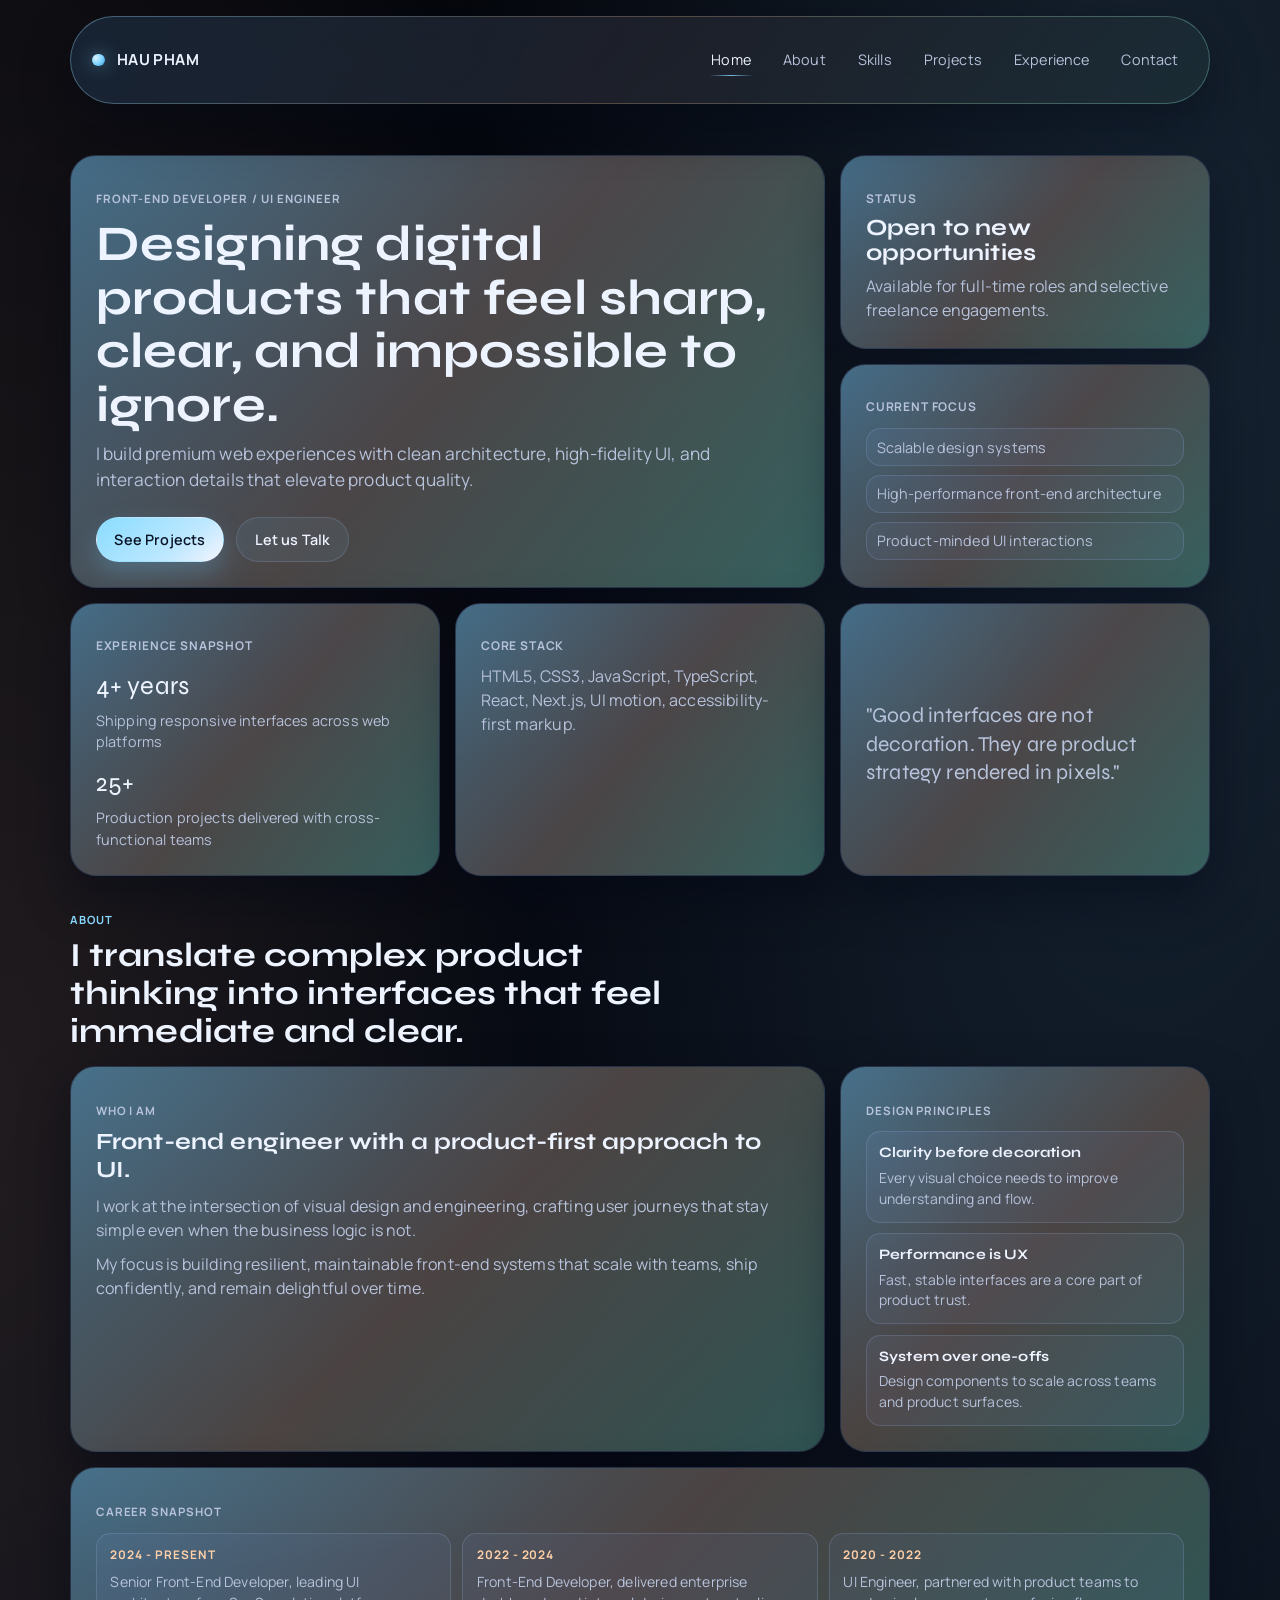
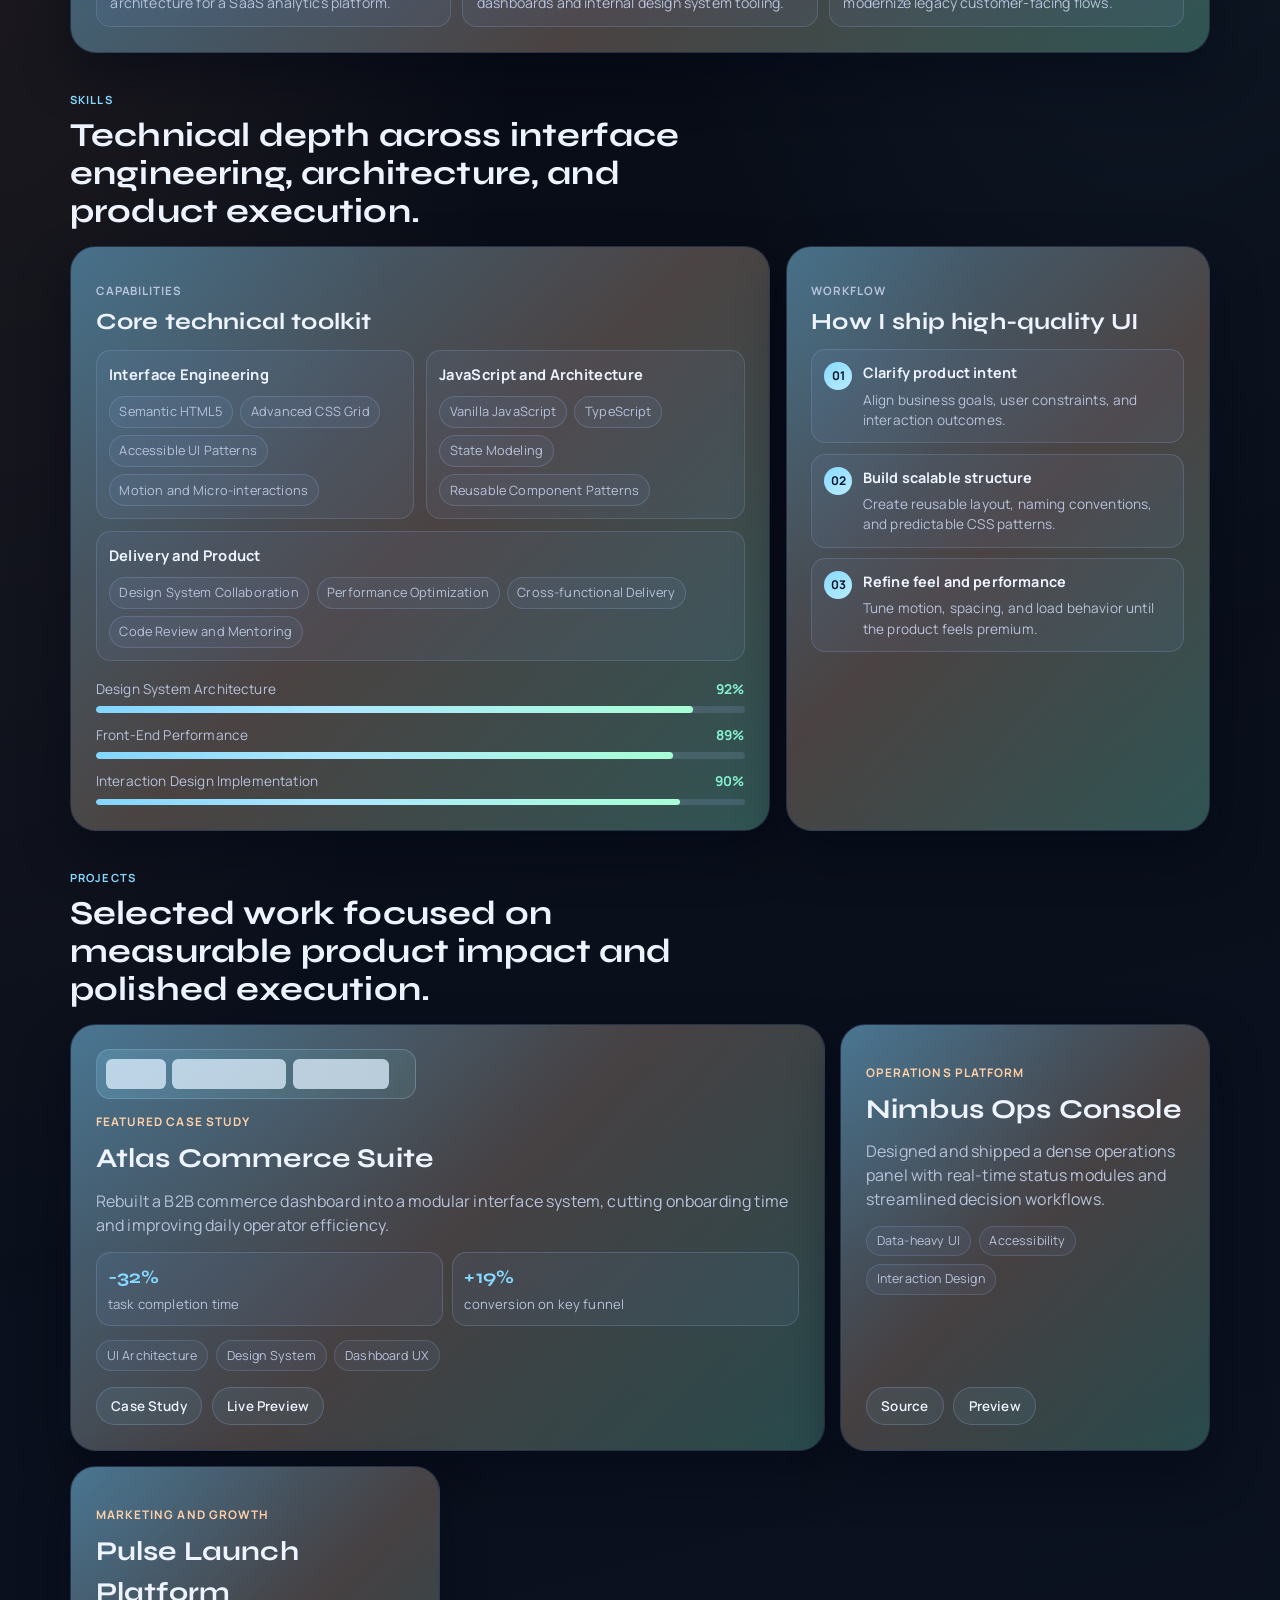
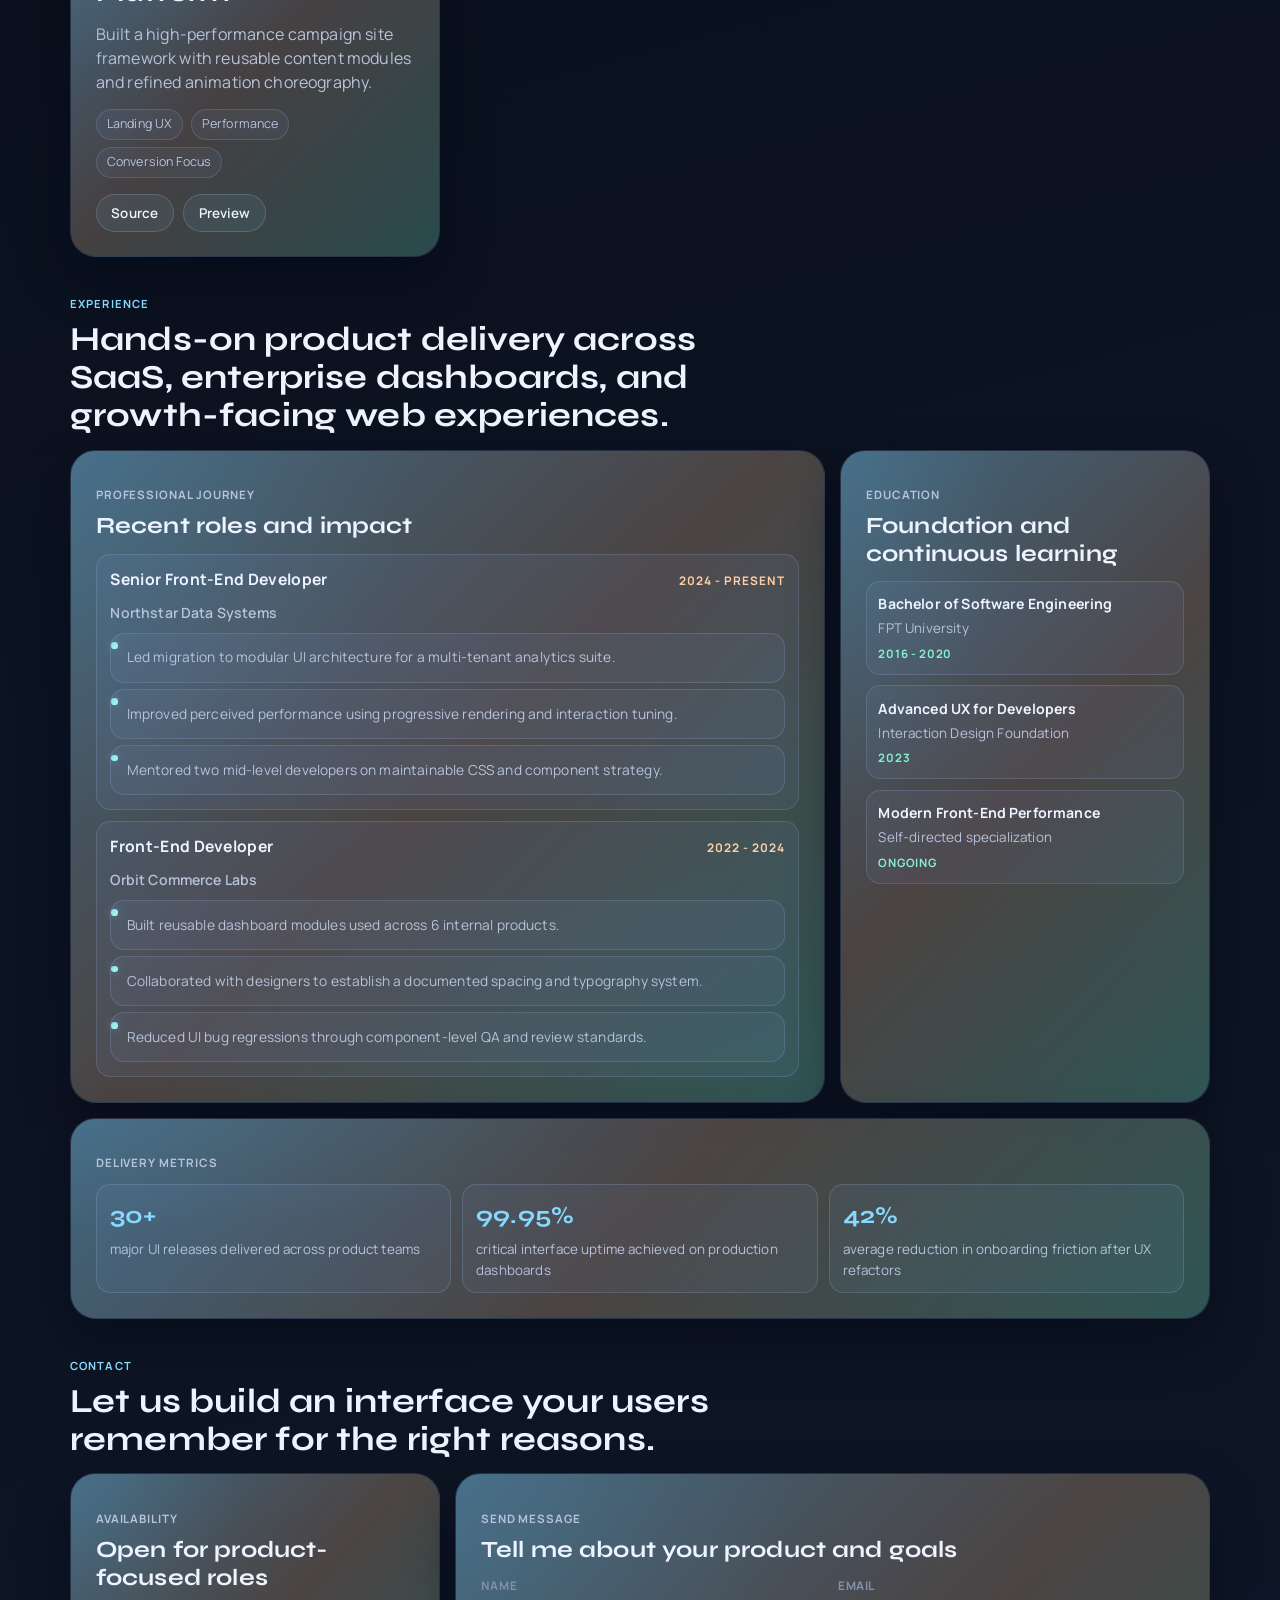
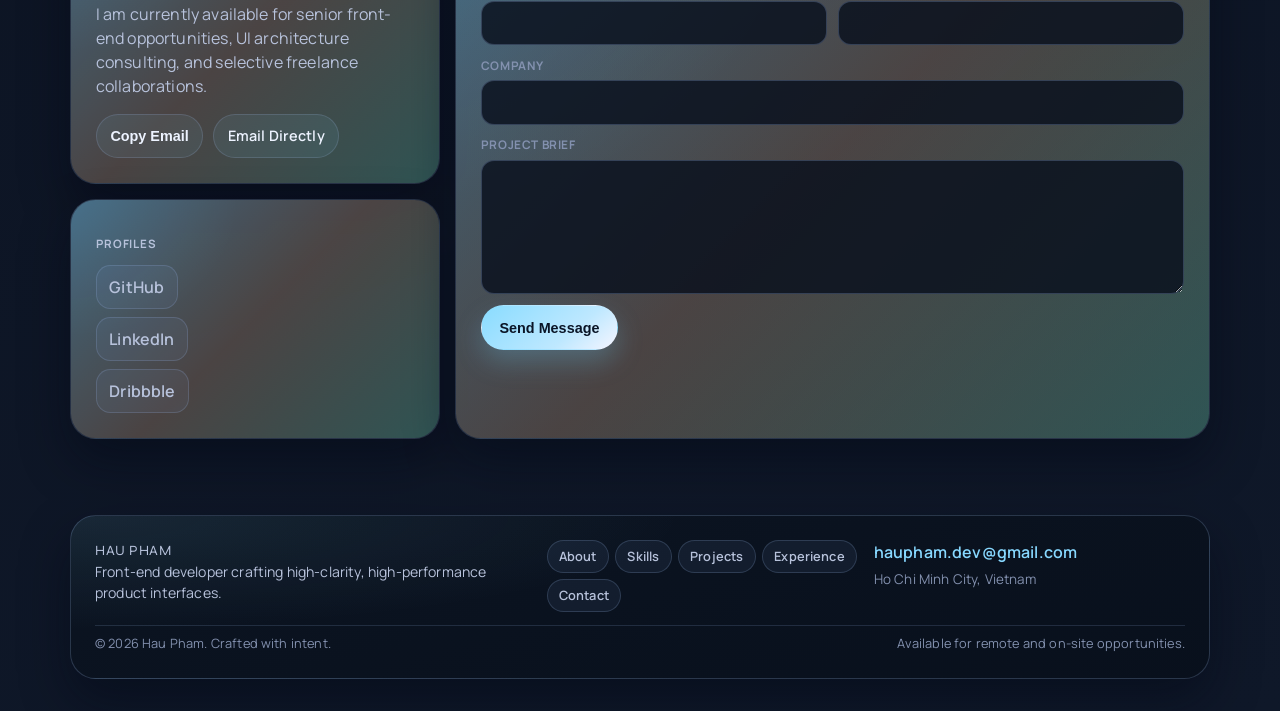
==== commit 22ca775f: "add experience - contact" ====
--- a/index.html
+++ b/index.html
@@ -332,24 +332,185 @@
       </div>
     </section>
 
-    <section class="section section-placeholder reveal" id="experience">
+    <section class="section section-experience" id="experience">
       <div class="container">
-        <h2>Experience / Education</h2>
-        <p>This section will be implemented in the next milestone.</p>
+        <div class="section-header reveal">
+          <p class="section-kicker">Experience</p>
+          <h2>Hands-on product delivery across SaaS, enterprise dashboards, and growth-facing web experiences.</h2>
+        </div>
+
+        <div class="experience-layout">
+          <article class="panel panel--experience-main reveal tilt-card">
+            <p class="panel-label">Professional Journey</p>
+            <h3>Recent roles and impact</h3>
+
+            <ol class="experience-stack">
+              <li>
+                <div class="experience-stack__head">
+                  <h4>Senior Front-End Developer</h4>
+                  <span>2024 - Present</span>
+                </div>
+                <p class="experience-company">Northstar Data Systems</p>
+                <ul class="experience-points">
+                  <li>Led migration to modular UI architecture for a multi-tenant analytics suite.</li>
+                  <li>Improved perceived performance using progressive rendering and interaction tuning.</li>
+                  <li>Mentored two mid-level developers on maintainable CSS and component strategy.</li>
+                </ul>
+              </li>
+
+              <li>
+                <div class="experience-stack__head">
+                  <h4>Front-End Developer</h4>
+                  <span>2022 - 2024</span>
+                </div>
+                <p class="experience-company">Orbit Commerce Labs</p>
+                <ul class="experience-points">
+                  <li>Built reusable dashboard modules used across 6 internal products.</li>
+                  <li>Collaborated with designers to establish a documented spacing and typography system.</li>
+                  <li>Reduced UI bug regressions through component-level QA and review standards.</li>
+                </ul>
+              </li>
+            </ol>
+          </article>
+
+          <article class="panel panel--education reveal tilt-card">
+            <p class="panel-label">Education</p>
+            <h3>Foundation and continuous learning</h3>
+
+            <ul class="education-list">
+              <li>
+                <h4>Bachelor of Software Engineering</h4>
+                <p>FPT University</p>
+                <span>2016 - 2020</span>
+              </li>
+              <li>
+                <h4>Advanced UX for Developers</h4>
+                <p>Interaction Design Foundation</p>
+                <span>2023</span>
+              </li>
+              <li>
+                <h4>Modern Front-End Performance</h4>
+                <p>Self-directed specialization</p>
+                <span>Ongoing</span>
+              </li>
+            </ul>
+          </article>
+
+          <article class="panel panel--impact reveal tilt-card">
+            <p class="panel-label">Delivery Metrics</p>
+            <div class="impact-grid">
+              <div class="impact-item">
+                <strong>30+</strong>
+                <p>major UI releases delivered across product teams</p>
+              </div>
+              <div class="impact-item">
+                <strong>99.95%</strong>
+                <p>critical interface uptime achieved on production dashboards</p>
+              </div>
+              <div class="impact-item">
+                <strong>42%</strong>
+                <p>average reduction in onboarding friction after UX refactors</p>
+              </div>
+            </div>
+          </article>
+        </div>
       </div>
     </section>
 
-    <section class="section section-placeholder reveal" id="contact">
+    <section class="section section-contact" id="contact">
       <div class="container">
-        <h2>Contact</h2>
-        <p>This section will be implemented in the next milestone.</p>
+        <div class="section-header reveal">
+          <p class="section-kicker">Contact</p>
+          <h2>Let us build an interface your users remember for the right reasons.</h2>
+        </div>
+
+        <div class="contact-layout">
+          <article class="panel panel--contact-intro reveal tilt-card">
+            <p class="panel-label">Availability</p>
+            <h3>Open for product-focused roles</h3>
+            <p>
+              I am currently available for senior front-end opportunities, UI architecture consulting, and selective freelance collaborations.
+            </p>
+
+            <div class="contact-quick-actions">
+              <button class="button button--ghost" type="button" data-copy-email="haupham.dev@gmail.com">Copy Email</button>
+              <a class="button button--ghost" href="mailto:haupham.dev@gmail.com">Email Directly</a>
+            </div>
+          </article>
+
+          <article class="panel panel--contact-social reveal tilt-card">
+            <p class="panel-label">Profiles</p>
+            <ul class="social-list">
+              <li><a href="https://github.com" target="_blank" rel="noreferrer">GitHub</a></li>
+              <li><a href="https://www.linkedin.com" target="_blank" rel="noreferrer">LinkedIn</a></li>
+              <li><a href="https://dribbble.com" target="_blank" rel="noreferrer">Dribbble</a></li>
+            </ul>
+          </article>
+
+          <article class="panel panel--contact-form reveal tilt-card">
+            <p class="panel-label">Send Message</p>
+            <h3>Tell me about your product and goals</h3>
+
+            <form class="contact-form" data-contact-form novalidate>
+              <div class="form-grid">
+                <label class="form-field" for="contact-name">
+                  <span>Name</span>
+                  <input id="contact-name" name="name" type="text" autocomplete="name" required>
+                </label>
+
+                <label class="form-field" for="contact-email">
+                  <span>Email</span>
+                  <input id="contact-email" name="email" type="email" autocomplete="email" required>
+                </label>
+              </div>
+
+              <label class="form-field" for="contact-company">
+                <span>Company</span>
+                <input id="contact-company" name="company" type="text" autocomplete="organization">
+              </label>
+
+              <label class="form-field" for="contact-message">
+                <span>Project Brief</span>
+                <textarea id="contact-message" name="message" rows="5" required></textarea>
+              </label>
+
+              <div class="form-actions">
+                <button class="button button--primary" type="submit">Send Message</button>
+                <p class="form-feedback" data-form-feedback role="status" aria-live="polite"></p>
+              </div>
+            </form>
+          </article>
+        </div>
       </div>
     </section>
   </main>
 
   <footer class="site-footer">
     <div class="container">
-      <p>© <span data-year></span> Hau Pham. Crafted with intent.</p>
+      <div class="footer-shell reveal">
+        <div class="footer-brand-block">
+          <p class="footer-signature">Hau Pham</p>
+          <p>Front-end developer crafting high-clarity, high-performance product interfaces.</p>
+        </div>
+
+        <nav class="footer-nav" aria-label="Footer navigation">
+          <a href="#about">About</a>
+          <a href="#skills">Skills</a>
+          <a href="#projects">Projects</a>
+          <a href="#experience">Experience</a>
+          <a href="#contact">Contact</a>
+        </nav>
+
+        <div class="footer-contact-block">
+          <a href="mailto:haupham.dev@gmail.com">haupham.dev@gmail.com</a>
+          <p>Ho Chi Minh City, Vietnam</p>
+        </div>
+
+        <div class="footer-bottom">
+          <p>© <span data-year></span> Hau Pham. Crafted with intent.</p>
+          <p>Available for remote and on-site opportunities.</p>
+        </div>
+      </div>
     </div>
   </footer>
 
--- a/style.css
+++ b/style.css
@@ -924,6 +924,300 @@
   border-color: rgba(154, 185, 235, 0.45);
 }
 
+.section-experience,
+.section-contact {
+  padding: 1.2rem 0;
+}
+
+.experience-layout {
+  display: grid;
+  grid-template-columns: repeat(6, minmax(0, 1fr));
+  gap: 0.95rem;
+}
+
+.panel--experience-main {
+  grid-column: 1 / span 4;
+}
+
+.panel--education {
+  grid-column: 5 / span 2;
+}
+
+.panel--impact {
+  grid-column: 1 / span 6;
+}
+
+.experience-stack {
+  margin: 0.85rem 0 0;
+  padding: 0;
+  list-style: none;
+  display: grid;
+  gap: 0.7rem;
+}
+
+.experience-stack li {
+  padding: 0.85rem;
+  border-radius: var(--radius-md);
+  border: 1px solid rgba(158, 186, 236, 0.2);
+  background: rgba(129, 161, 224, 0.08);
+}
+
+.experience-stack__head {
+  display: flex;
+  flex-wrap: wrap;
+  justify-content: space-between;
+  align-items: baseline;
+  gap: 0.45rem 0.9rem;
+}
+
+.experience-stack__head h4 {
+  margin: 0;
+  font-size: 0.98rem;
+  letter-spacing: 0.02em;
+}
+
+.experience-stack__head span {
+  color: var(--accent-amber);
+  font-size: 0.74rem;
+  text-transform: uppercase;
+  letter-spacing: 0.08em;
+  font-weight: 700;
+}
+
+.experience-company {
+  margin-top: 0.32rem;
+  color: #d4dcf2;
+  font-weight: 600;
+  font-size: 0.88rem;
+}
+
+.experience-points {
+  margin: 0.6rem 0 0;
+  padding: 0;
+  list-style: none;
+  display: grid;
+  gap: 0.4rem;
+}
+
+.experience-points li {
+  position: relative;
+  padding-left: 0.95rem;
+  color: var(--text-1);
+  font-size: 0.86rem;
+}
+
+.experience-points li::before {
+  content: "";
+  position: absolute;
+  left: 0;
+  top: 0.52rem;
+  width: 0.42rem;
+  height: 0.42rem;
+  border-radius: 50%;
+  background: linear-gradient(145deg, #88dafe, #abffd8);
+  box-shadow: 0 0 10px rgba(136, 218, 254, 0.35);
+}
+
+.education-list {
+  margin: 0.8rem 0 0;
+  padding: 0;
+  list-style: none;
+  display: grid;
+  gap: 0.65rem;
+}
+
+.education-list li {
+  padding: 0.72rem;
+  border-radius: var(--radius-md);
+  border: 1px solid rgba(156, 184, 232, 0.2);
+  background: rgba(130, 161, 224, 0.08);
+}
+
+.education-list h4 {
+  margin: 0;
+  font-size: 0.88rem;
+}
+
+.education-list p {
+  margin-top: 0.26rem;
+  color: var(--text-1);
+  font-size: 0.84rem;
+}
+
+.education-list span {
+  display: block;
+  margin-top: 0.4rem;
+  color: var(--accent-mint);
+  font-size: 0.72rem;
+  letter-spacing: 0.06em;
+  text-transform: uppercase;
+  font-weight: 700;
+}
+
+.impact-grid {
+  margin-top: 0.8rem;
+  display: grid;
+  grid-template-columns: repeat(3, minmax(0, 1fr));
+  gap: 0.7rem;
+}
+
+.impact-item {
+  padding: 0.8rem;
+  border-radius: var(--radius-md);
+  border: 1px solid rgba(157, 186, 236, 0.22);
+  background: rgba(132, 163, 227, 0.08);
+}
+
+.impact-item strong {
+  display: block;
+  font-family: "Syne", sans-serif;
+  font-size: clamp(1.1rem, 2vw, 1.5rem);
+  color: var(--accent-cyan);
+}
+
+.impact-item p {
+  margin-top: 0.34rem;
+  font-size: 0.84rem;
+}
+
+.contact-layout {
+  display: grid;
+  grid-template-columns: repeat(6, minmax(0, 1fr));
+  gap: 0.95rem;
+}
+
+.panel--contact-intro {
+  grid-column: 1 / span 2;
+}
+
+.panel--contact-social {
+  grid-column: 1 / span 2;
+}
+
+.panel--contact-form {
+  grid-column: 3 / span 4;
+  grid-row: 1 / span 2;
+}
+
+.contact-quick-actions {
+  margin-top: 1rem;
+  display: flex;
+  flex-wrap: wrap;
+  gap: 0.6rem;
+}
+
+.contact-quick-actions .button {
+  min-height: 2.45rem;
+  padding-inline: 0.85rem;
+}
+
+.social-list {
+  margin: 0.8rem 0 0;
+  padding: 0;
+  list-style: none;
+  display: grid;
+  gap: 0.5rem;
+}
+
+.social-list a {
+  border-radius: var(--radius-md);
+  border: 1px solid rgba(154, 185, 234, 0.2);
+  background: rgba(129, 160, 224, 0.08);
+  min-height: 2.55rem;
+  display: inline-flex;
+  align-items: center;
+  padding: 0.56rem 0.78rem;
+  font-weight: 600;
+  color: var(--text-1);
+  transition: transform 220ms var(--ease-snappy), border-color 220ms ease, color 220ms ease;
+}
+
+.social-list a:hover,
+.social-list a:focus-visible {
+  transform: translateY(-2px);
+  border-color: rgba(154, 185, 234, 0.42);
+  color: var(--text-0);
+}
+
+.contact-form {
+  margin-top: 0.85rem;
+  display: grid;
+  gap: 0.7rem;
+}
+
+.form-grid {
+  display: grid;
+  grid-template-columns: repeat(2, minmax(0, 1fr));
+  gap: 0.7rem;
+}
+
+.form-field {
+  display: grid;
+  gap: 0.36rem;
+}
+
+.form-field span {
+  color: var(--text-2);
+  font-size: 0.74rem;
+  letter-spacing: 0.05em;
+  text-transform: uppercase;
+  font-weight: 700;
+}
+
+.form-field input,
+.form-field textarea {
+  width: 100%;
+  border-radius: 0.82rem;
+  border: 1px solid rgba(155, 183, 233, 0.25);
+  background: rgba(10, 17, 30, 0.84);
+  color: var(--text-0);
+  font: inherit;
+  line-height: 1.4;
+  padding: 0.64rem 0.78rem;
+  outline: none;
+  transition: border-color 220ms ease, box-shadow 220ms ease, background-color 220ms ease;
+}
+
+.form-field textarea {
+  min-height: 120px;
+  resize: vertical;
+}
+
+.form-field input:focus,
+.form-field textarea:focus {
+  border-color: rgba(137, 216, 255, 0.72);
+  box-shadow: 0 0 0 3px rgba(137, 216, 255, 0.13);
+  background: rgba(9, 16, 28, 0.95);
+}
+
+.contact-form.is-invalid input:invalid,
+.contact-form.is-invalid textarea:invalid {
+  border-color: rgba(255, 161, 161, 0.75);
+  box-shadow: 0 0 0 3px rgba(255, 161, 161, 0.12);
+}
+
+.form-actions {
+  display: flex;
+  flex-wrap: wrap;
+  align-items: center;
+  gap: 0.65rem 0.85rem;
+}
+
+.form-feedback {
+  margin: 0;
+  min-height: 1.1rem;
+  font-size: 0.84rem;
+  color: var(--text-2);
+}
+
+.form-feedback.is-success {
+  color: var(--accent-mint);
+}
+
+.form-feedback.is-error {
+  color: #ffb9b9;
+}
+
 .section-placeholder {
   padding: 0.9rem 0;
 }
@@ -946,13 +1240,99 @@
 
 .site-footer {
   margin-top: 2.5rem;
-  padding: 1.2rem 0 2rem;
-}
-
-.site-footer p {
+  padding: 1.05rem 0 2rem;
+}
+
+.footer-shell {
+  border-radius: var(--radius-xl);
+  border: 1px solid rgba(156, 185, 235, 0.22);
+  background:
+    radial-gradient(100% 130% at 0% 0%, rgba(139, 217, 255, 0.1), transparent 54%),
+    linear-gradient(165deg, rgba(12, 20, 33, 0.95), rgba(9, 16, 28, 0.94));
+  box-shadow: var(--shadow-soft);
+  padding: clamp(1.1rem, 2vw, 1.5rem);
+  display: grid;
+  grid-template-columns: minmax(0, 1.4fr) minmax(0, 1fr) minmax(0, 1fr);
+  gap: 0.8rem 1rem;
+}
+
+.footer-brand-block p {
+  margin: 0;
+  color: var(--text-1);
+  font-size: 0.88rem;
+}
+
+.footer-signature {
+  margin: 0 0 0.42rem;
+  font-family: "Syne", sans-serif;
+  letter-spacing: 0.04em;
+  text-transform: uppercase;
+  color: var(--text-0);
+  font-size: 0.95rem;
+}
+
+.footer-nav {
+  display: flex;
+  flex-wrap: wrap;
+  align-content: flex-start;
+  gap: 0.4rem;
+}
+
+.footer-nav a {
+  border-radius: 999px;
+  border: 1px solid rgba(156, 184, 234, 0.2);
+  background: rgba(129, 161, 225, 0.08);
+  min-height: 2.05rem;
+  display: inline-flex;
+  align-items: center;
+  justify-content: center;
+  padding: 0.32rem 0.7rem;
+  color: var(--text-1);
+  font-size: 0.8rem;
+  font-weight: 600;
+  transition: transform 220ms var(--ease-snappy), color 220ms ease, border-color 220ms ease;
+}
+
+.footer-nav a:hover,
+.footer-nav a:focus-visible {
+  transform: translateY(-2px);
+  border-color: rgba(156, 184, 234, 0.42);
+  color: var(--text-0);
+}
+
+.footer-contact-block {
+  display: grid;
+  align-content: flex-start;
+  gap: 0.35rem;
+}
+
+.footer-contact-block a {
+  color: var(--accent-cyan);
+  font-weight: 600;
+  text-decoration: none;
+  overflow-wrap: anywhere;
+}
+
+.footer-contact-block p {
   margin: 0;
   color: var(--text-2);
-  font-size: 0.88rem;
+  font-size: 0.84rem;
+}
+
+.footer-bottom {
+  grid-column: 1 / -1;
+  padding-top: 0.55rem;
+  border-top: 1px solid rgba(156, 184, 234, 0.16);
+  display: flex;
+  flex-wrap: wrap;
+  justify-content: space-between;
+  gap: 0.35rem 0.85rem;
+}
+
+.footer-bottom p {
+  margin: 0;
+  color: var(--text-2);
+  font-size: 0.8rem;
 }
 
 .reveal {
@@ -1025,6 +1405,45 @@
   .projects-grid .project-card:nth-child(2),
   .projects-grid .project-card:nth-child(3) {
     grid-column: span 2;
+  }
+
+  .experience-layout {
+    grid-template-columns: repeat(4, minmax(0, 1fr));
+  }
+
+  .panel--experience-main {
+    grid-column: 1 / span 4;
+  }
+
+  .panel--education,
+  .panel--impact {
+    grid-column: span 2;
+  }
+
+  .impact-grid {
+    grid-template-columns: 1fr;
+  }
+
+  .contact-layout {
+    grid-template-columns: repeat(4, minmax(0, 1fr));
+  }
+
+  .panel--contact-intro,
+  .panel--contact-social {
+    grid-column: 1 / span 2;
+  }
+
+  .panel--contact-form {
+    grid-column: 3 / span 2;
+    grid-row: 1 / span 2;
+  }
+
+  .footer-shell {
+    grid-template-columns: repeat(2, minmax(0, 1fr));
+  }
+
+  .footer-contact-block {
+    align-content: center;
   }
 }
 
@@ -1102,7 +1521,9 @@
 
   .section-about,
   .section-skills,
-  .section-projects {
+  .section-projects,
+  .section-experience,
+  .section-contact {
     padding: 0.95rem 0;
   }
 
@@ -1112,7 +1533,9 @@
 
   .about-layout,
   .skills-layout,
-  .projects-grid {
+  .projects-grid,
+  .experience-layout,
+  .contact-layout {
     grid-template-columns: 1fr;
     gap: 0.85rem;
   }
@@ -1120,11 +1543,18 @@
   .panel--about,
   .panel--values,
   .panel--timeline,
+  .panel--experience-main,
+  .panel--education,
+  .panel--impact,
+  .panel--contact-intro,
+  .panel--contact-social,
+  .panel--contact-form,
   .project-card,
   .project-card--featured,
   .projects-grid .project-card:nth-child(2),
   .projects-grid .project-card:nth-child(3) {
     grid-column: auto;
+    grid-row: auto;
   }
 
   .skill-clusters {
@@ -1145,6 +1575,35 @@
 
   .project-actions a {
     width: 100%;
+  }
+
+  .form-grid {
+    grid-template-columns: 1fr;
+  }
+
+  .form-actions {
+    align-items: stretch;
+  }
+
+  .form-actions .button {
+    width: 100%;
+  }
+
+  .contact-quick-actions {
+    flex-direction: column;
+  }
+
+  .contact-quick-actions .button {
+    width: 100%;
+  }
+
+  .footer-shell {
+    grid-template-columns: 1fr;
+    gap: 0.72rem;
+  }
+
+  .footer-bottom {
+    padding-top: 0.65rem;
   }
 }
 
@@ -1157,6 +1616,8 @@
   .tilt-card,
   .button,
   .project-actions a,
+  .social-list a,
+  .footer-nav a,
   .site-nav,
   .nav-link::after,
   .skill-meter__fill,
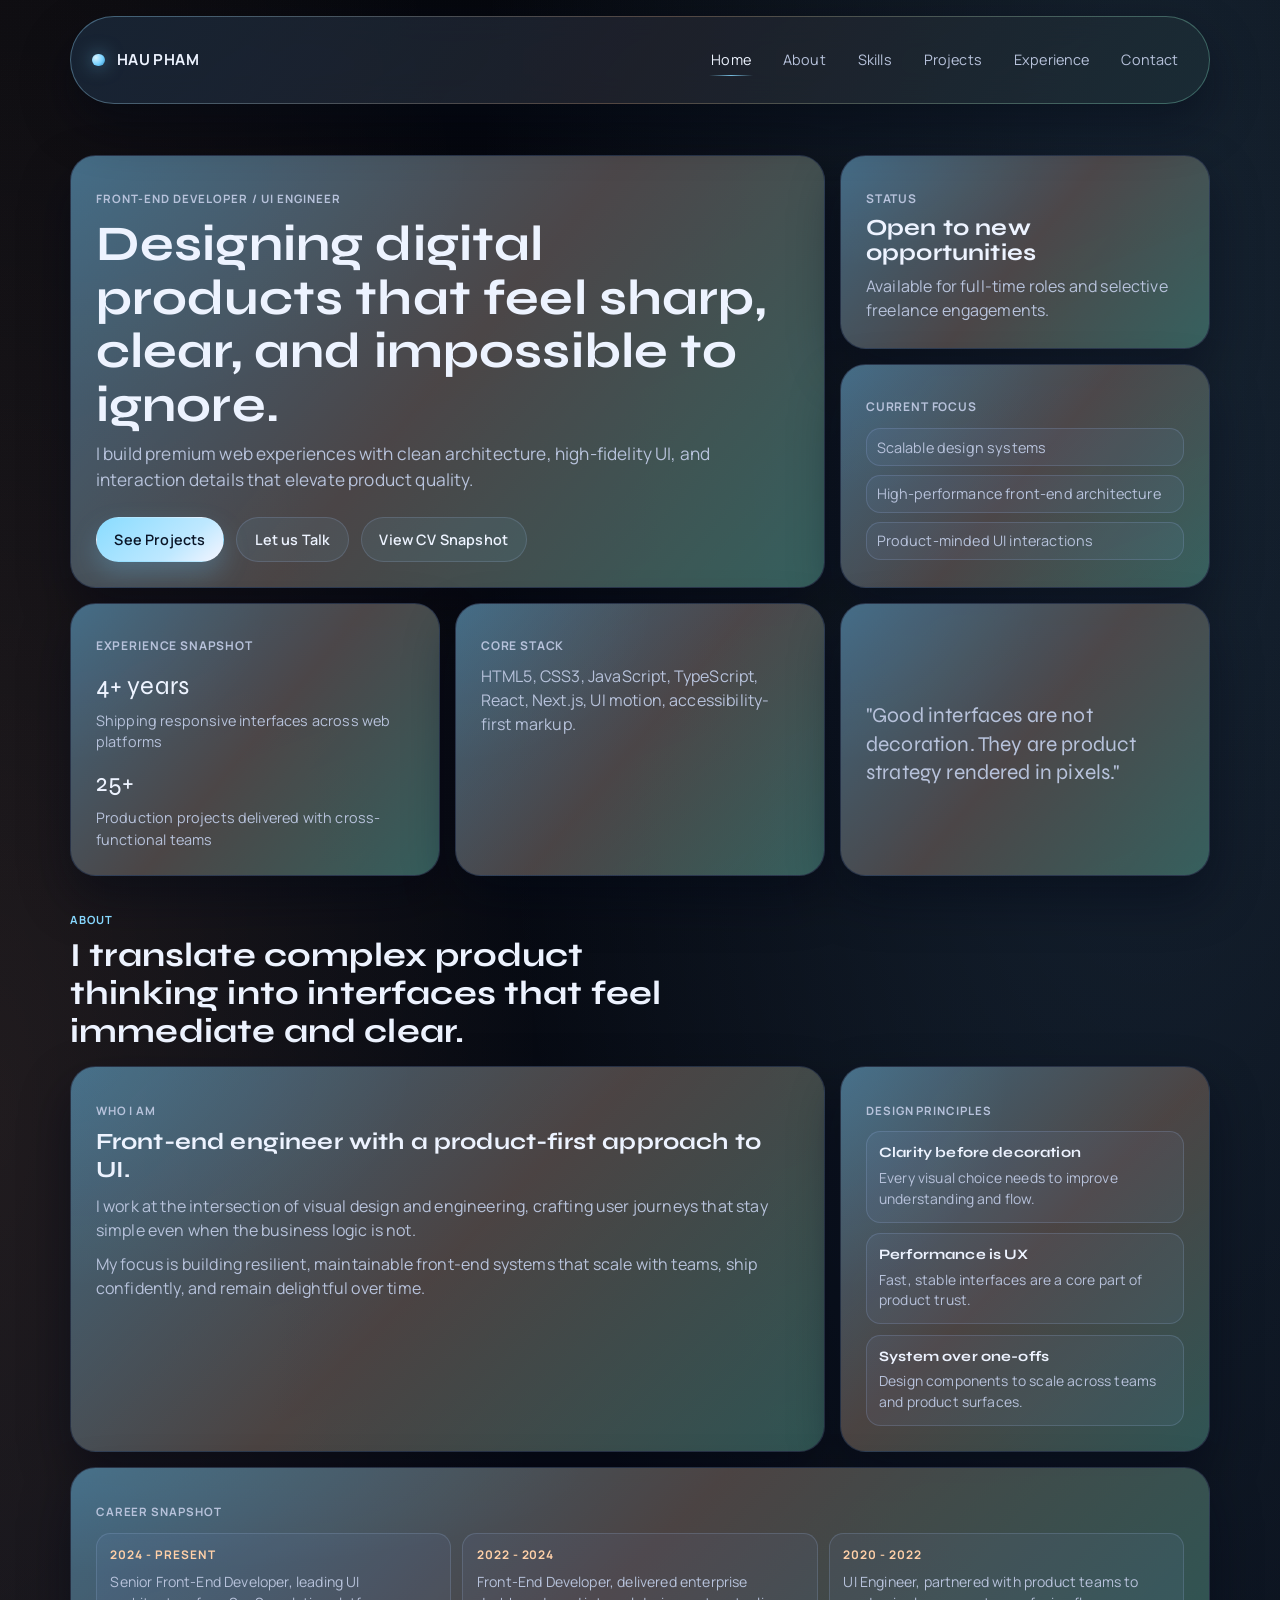
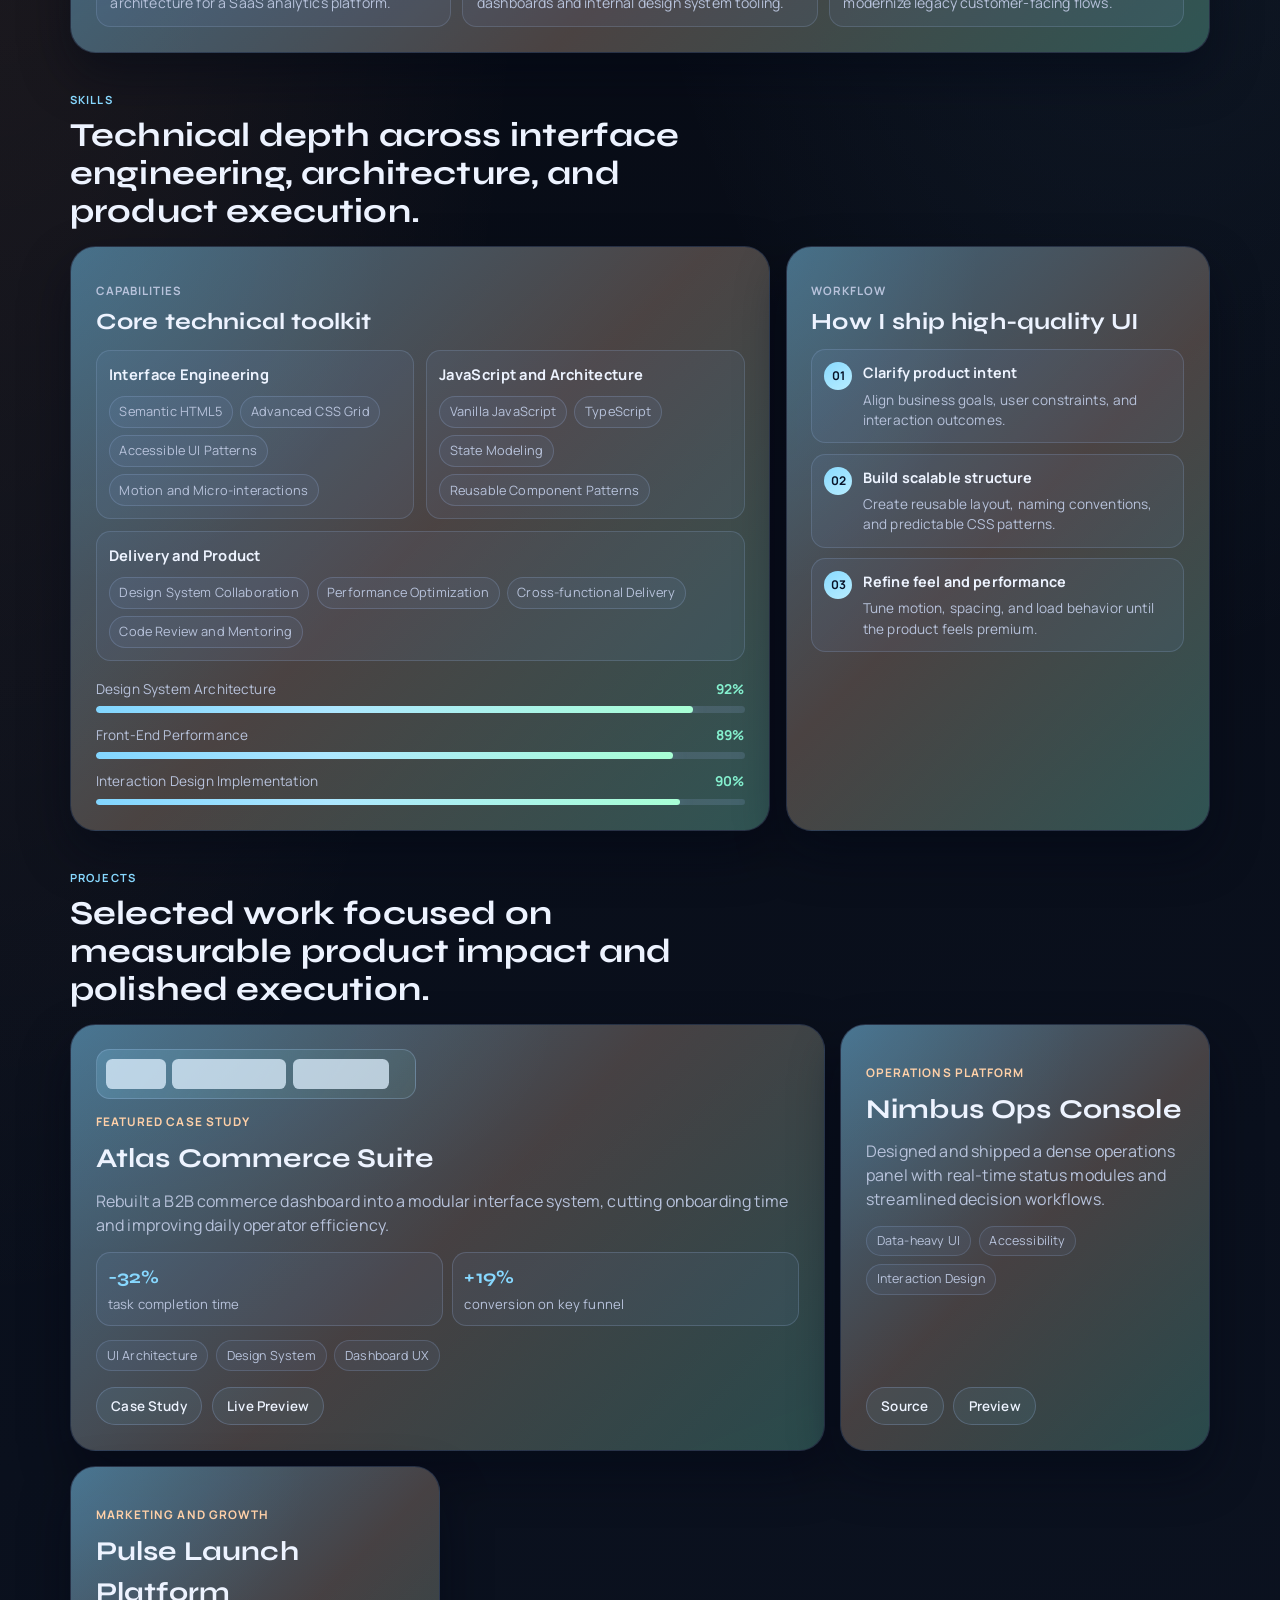
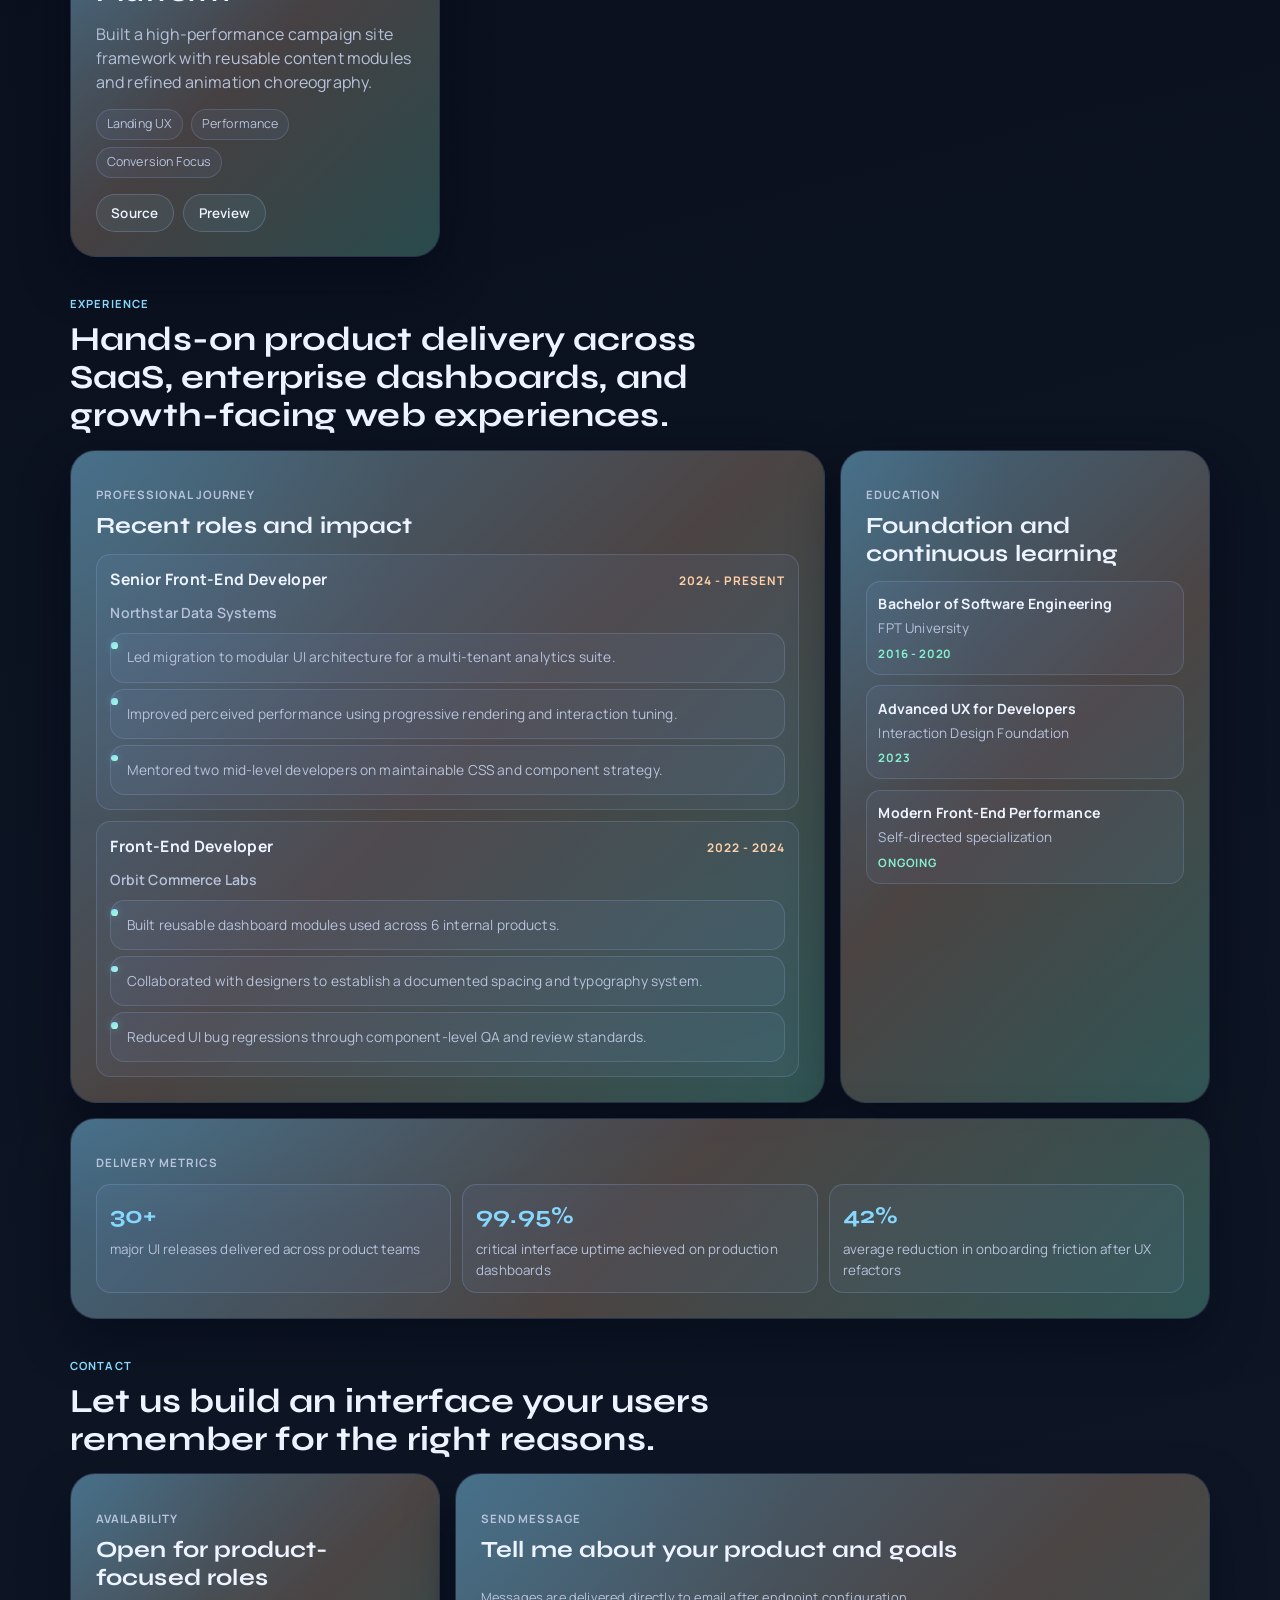
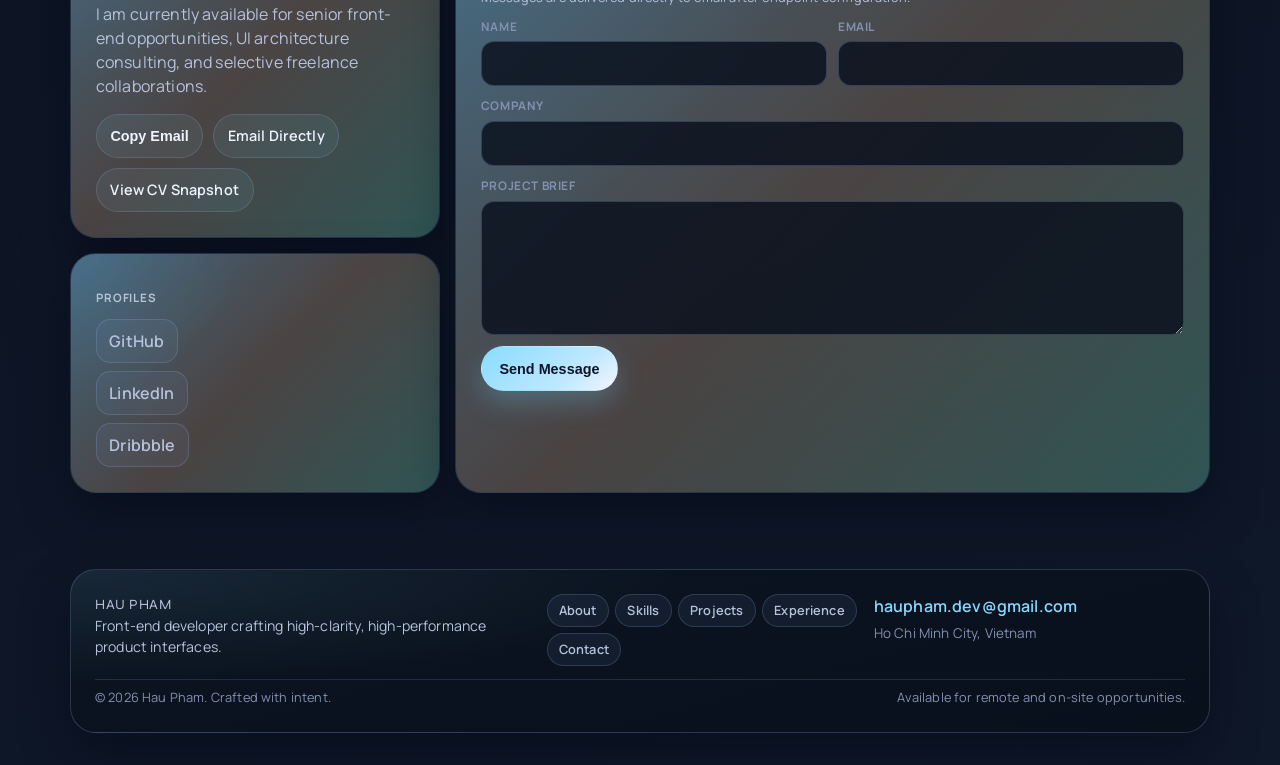
==== commit c3cbe603: "add cv action, form, deploy checklist" ====
--- a/index.html
+++ b/index.html
@@ -4,11 +4,50 @@
   <meta charset="UTF-8">
   <meta name="viewport" content="width=device-width, initial-scale=1.0">
   <meta name="description" content="Portfolio of Hau Pham - Front-End Developer and UI Engineer.">
+  <meta name="author" content="Hau Pham">
+  <meta name="robots" content="index, follow">
+  <meta name="theme-color" content="#0a101d">
+  <link rel="canonical" href="https://haupham.dev/">
+
+  <meta property="og:type" content="website">
+  <meta property="og:title" content="Hau Pham | Front-End Developer">
+  <meta property="og:description" content="Premium front-end portfolio focused on high-clarity UI, performance, and product-minded execution.">
+  <meta property="og:url" content="https://haupham.dev/">
+  <meta property="og:image" content="https://haupham.dev/assets/og-cover.svg">
+  <meta property="og:image:alt" content="Hau Pham portfolio preview card in dark premium style">
+
+  <meta name="twitter:card" content="summary_large_image">
+  <meta name="twitter:title" content="Hau Pham | Front-End Developer">
+  <meta name="twitter:description" content="Front-end developer building polished, high-performance product interfaces.">
+  <meta name="twitter:image" content="https://haupham.dev/assets/og-cover.svg">
+
+  <link rel="icon" type="image/svg+xml" href="assets/favicon.svg">
   <title>Hau Pham | Front-End Developer</title>
   <link rel="preconnect" href="https://fonts.googleapis.com">
   <link rel="preconnect" href="https://fonts.gstatic.com" crossorigin>
   <link href="https://fonts.googleapis.com/css2?family=Manrope:wght@400;500;600;700&family=Syne:wght@500;700;800&display=swap" rel="stylesheet">
   <link rel="stylesheet" href="style.css">
+
+  <script type="application/ld+json">
+    {
+      "@context": "https://schema.org",
+      "@type": "Person",
+      "name": "Hau Pham",
+      "jobTitle": "Front-End Developer",
+      "url": "https://haupham.dev/",
+      "email": "mailto:haupham.dev@gmail.com",
+      "address": {
+        "@type": "PostalAddress",
+        "addressLocality": "Ho Chi Minh City",
+        "addressCountry": "VN"
+      },
+      "sameAs": [
+        "https://github.com",
+        "https://www.linkedin.com",
+        "https://dribbble.com"
+      ]
+    }
+  </script>
 </head>
 <body>
   <a class="skip-link" href="#content">Skip to content</a>
@@ -38,7 +77,7 @@
     </div>
   </header>
 
-  <main id="content">
+  <main id="content" tabindex="-1">
     <section class="section section-hero" id="home">
       <div class="container">
         <div class="bento-grid">
@@ -51,6 +90,7 @@
             <div class="hero-actions">
               <a class="button button--primary" href="#projects">See Projects</a>
               <a class="button button--ghost" href="#contact">Let us Talk</a>
+              <a class="button button--ghost" href="#experience">View CV Snapshot</a>
             </div>
           </article>
 
@@ -435,6 +475,7 @@
             <div class="contact-quick-actions">
               <button class="button button--ghost" type="button" data-copy-email="haupham.dev@gmail.com">Copy Email</button>
               <a class="button button--ghost" href="mailto:haupham.dev@gmail.com">Email Directly</a>
+              <a class="button button--ghost" href="#experience">View CV Snapshot</a>
             </div>
           </article>
 
@@ -451,7 +492,9 @@
             <p class="panel-label">Send Message</p>
             <h3>Tell me about your product and goals</h3>
 
-            <form class="contact-form" data-contact-form novalidate>
+            <form class="contact-form" data-contact-form data-form-endpoint="https://formspree.io/f/your-form-id" method="post" novalidate>
+              <p class="form-note">Messages are delivered directly to email after endpoint configuration.</p>
+
               <div class="form-grid">
                 <label class="form-field" for="contact-name">
                   <span>Name</span>
@@ -473,6 +516,8 @@
                 <span>Project Brief</span>
                 <textarea id="contact-message" name="message" rows="5" required></textarea>
               </label>
+
+              <input type="hidden" name="_subject" value="New portfolio inquiry from haupham.dev">
 
               <div class="form-actions">
                 <button class="button button--primary" type="submit">Send Message</button>
@@ -514,6 +559,10 @@
     </div>
   </footer>
 
+  <button class="back-to-top" type="button" data-back-to-top aria-label="Back to top">
+    <span aria-hidden="true">↑</span>
+  </button>
+
   <script src="script.js"></script>
 </body>
 </html>
--- a/style.css
+++ b/style.css
@@ -48,6 +48,40 @@
   letter-spacing: 0.01em;
 }
 
+body:not(.is-ready) .site-header {
+  opacity: 0;
+  transform: translateY(-14px);
+}
+
+body.is-ready .site-header {
+  opacity: 1;
+  transform: translateY(0);
+}
+
+::selection {
+  color: #081425;
+  background: rgba(151, 225, 255, 0.84);
+}
+
+::-webkit-scrollbar {
+  width: 10px;
+  height: 10px;
+}
+
+::-webkit-scrollbar-track {
+  background: rgba(10, 17, 29, 0.95);
+}
+
+::-webkit-scrollbar-thumb {
+  border-radius: 999px;
+  border: 2px solid rgba(10, 17, 29, 0.95);
+  background: linear-gradient(180deg, rgba(139, 217, 255, 0.7), rgba(133, 240, 207, 0.5));
+}
+
+::-webkit-scrollbar-thumb:hover {
+  background: linear-gradient(180deg, rgba(139, 217, 255, 0.86), rgba(133, 240, 207, 0.72));
+}
+
 body::before {
   content: "";
   position: fixed;
@@ -69,6 +103,11 @@
   text-decoration: none;
 }
 
+:where(a, button, input, textarea):focus-visible {
+  outline: 2px solid rgba(139, 217, 255, 0.82);
+  outline-offset: 2px;
+}
+
 .container {
   width: var(--container-width);
   margin-inline: auto;
@@ -98,7 +137,7 @@
   top: 0;
   z-index: 100;
   padding-top: 1rem;
-  transition: padding 260ms var(--ease-standard), transform 260ms var(--ease-standard);
+  transition: padding 260ms var(--ease-standard), transform 260ms var(--ease-standard), opacity 300ms var(--ease-standard);
 }
 
 .site-header.is-scrolled {
@@ -1145,6 +1184,12 @@
   gap: 0.7rem;
 }
 
+.form-note {
+  margin: 0;
+  color: var(--text-2);
+  font-size: 0.8rem;
+}
+
 .form-grid {
   display: grid;
   grid-template-columns: repeat(2, minmax(0, 1fr));
@@ -1218,24 +1263,10 @@
   color: #ffb9b9;
 }
 
-.section-placeholder {
-  padding: 0.9rem 0;
-}
-
-.section-placeholder .container {
-  padding: 1.45rem;
-  border: 1px dashed rgba(161, 187, 238, 0.35);
-  border-radius: var(--radius-lg);
-  background: rgba(15, 24, 39, 0.62);
-}
-
-.section-placeholder h2 {
-  font-size: clamp(1.25rem, 2.8vw, 1.8rem);
-}
-
-.section-placeholder p {
-  margin-top: 0.6rem;
-  color: var(--text-2);
+.button[aria-busy="true"] {
+  opacity: 0.72;
+  cursor: wait;
+  pointer-events: none;
 }
 
 .site-footer {
@@ -1335,10 +1366,59 @@
   font-size: 0.8rem;
 }
 
+.back-to-top {
+  position: fixed;
+  right: clamp(0.85rem, 2.2vw, 1.55rem);
+  bottom: clamp(0.85rem, 2.2vw, 1.55rem);
+  width: 2.85rem;
+  height: 2.85rem;
+  border: 1px solid rgba(156, 184, 234, 0.24);
+  border-radius: 50%;
+  background:
+    linear-gradient(150deg, rgba(12, 20, 33, 0.95), rgba(10, 16, 28, 0.92)) padding-box,
+    linear-gradient(135deg, rgba(139, 217, 255, 0.45), rgba(255, 205, 164, 0.24), rgba(133, 240, 207, 0.35)) border-box;
+  color: var(--text-0);
+  display: inline-flex;
+  align-items: center;
+  justify-content: center;
+  backdrop-filter: blur(10px);
+  -webkit-backdrop-filter: blur(10px);
+  box-shadow: var(--shadow-soft);
+  cursor: pointer;
+  z-index: 90;
+  opacity: 0;
+  pointer-events: none;
+  transform: translateY(12px) scale(0.96);
+  transition:
+    opacity 240ms var(--ease-standard),
+    transform 260ms var(--ease-standard),
+    border-color 220ms ease,
+    box-shadow 260ms var(--ease-standard);
+}
+
+.back-to-top span {
+  font-size: 1rem;
+  font-weight: 700;
+  line-height: 1;
+}
+
+.back-to-top.is-visible {
+  opacity: 1;
+  pointer-events: auto;
+  transform: translateY(0) scale(1);
+}
+
+.back-to-top:hover,
+.back-to-top:focus-visible {
+  border-color: rgba(156, 184, 234, 0.52);
+  box-shadow: var(--shadow-hover);
+}
+
 .reveal {
   opacity: 0;
   transform: translateY(26px) scale(0.995);
   transition: opacity 620ms var(--ease-standard), transform 620ms var(--ease-standard);
+  transition-delay: var(--reveal-delay, 0ms);
 }
 
 .reveal.is-visible {
@@ -1448,6 +1528,10 @@
 }
 
 @media (max-width: 860px) {
+  body.menu-open {
+    overflow: hidden;
+  }
+
   .menu-toggle {
     display: inline-flex;
   }
@@ -1605,6 +1689,11 @@
   .footer-bottom {
     padding-top: 0.65rem;
   }
+
+  .back-to-top {
+    width: 2.65rem;
+    height: 2.65rem;
+  }
 }
 
 @media (prefers-reduced-motion: reduce) {
@@ -1618,6 +1707,7 @@
   .project-actions a,
   .social-list a,
   .footer-nav a,
+  .back-to-top,
   .site-nav,
   .nav-link::after,
   .skill-meter__fill,
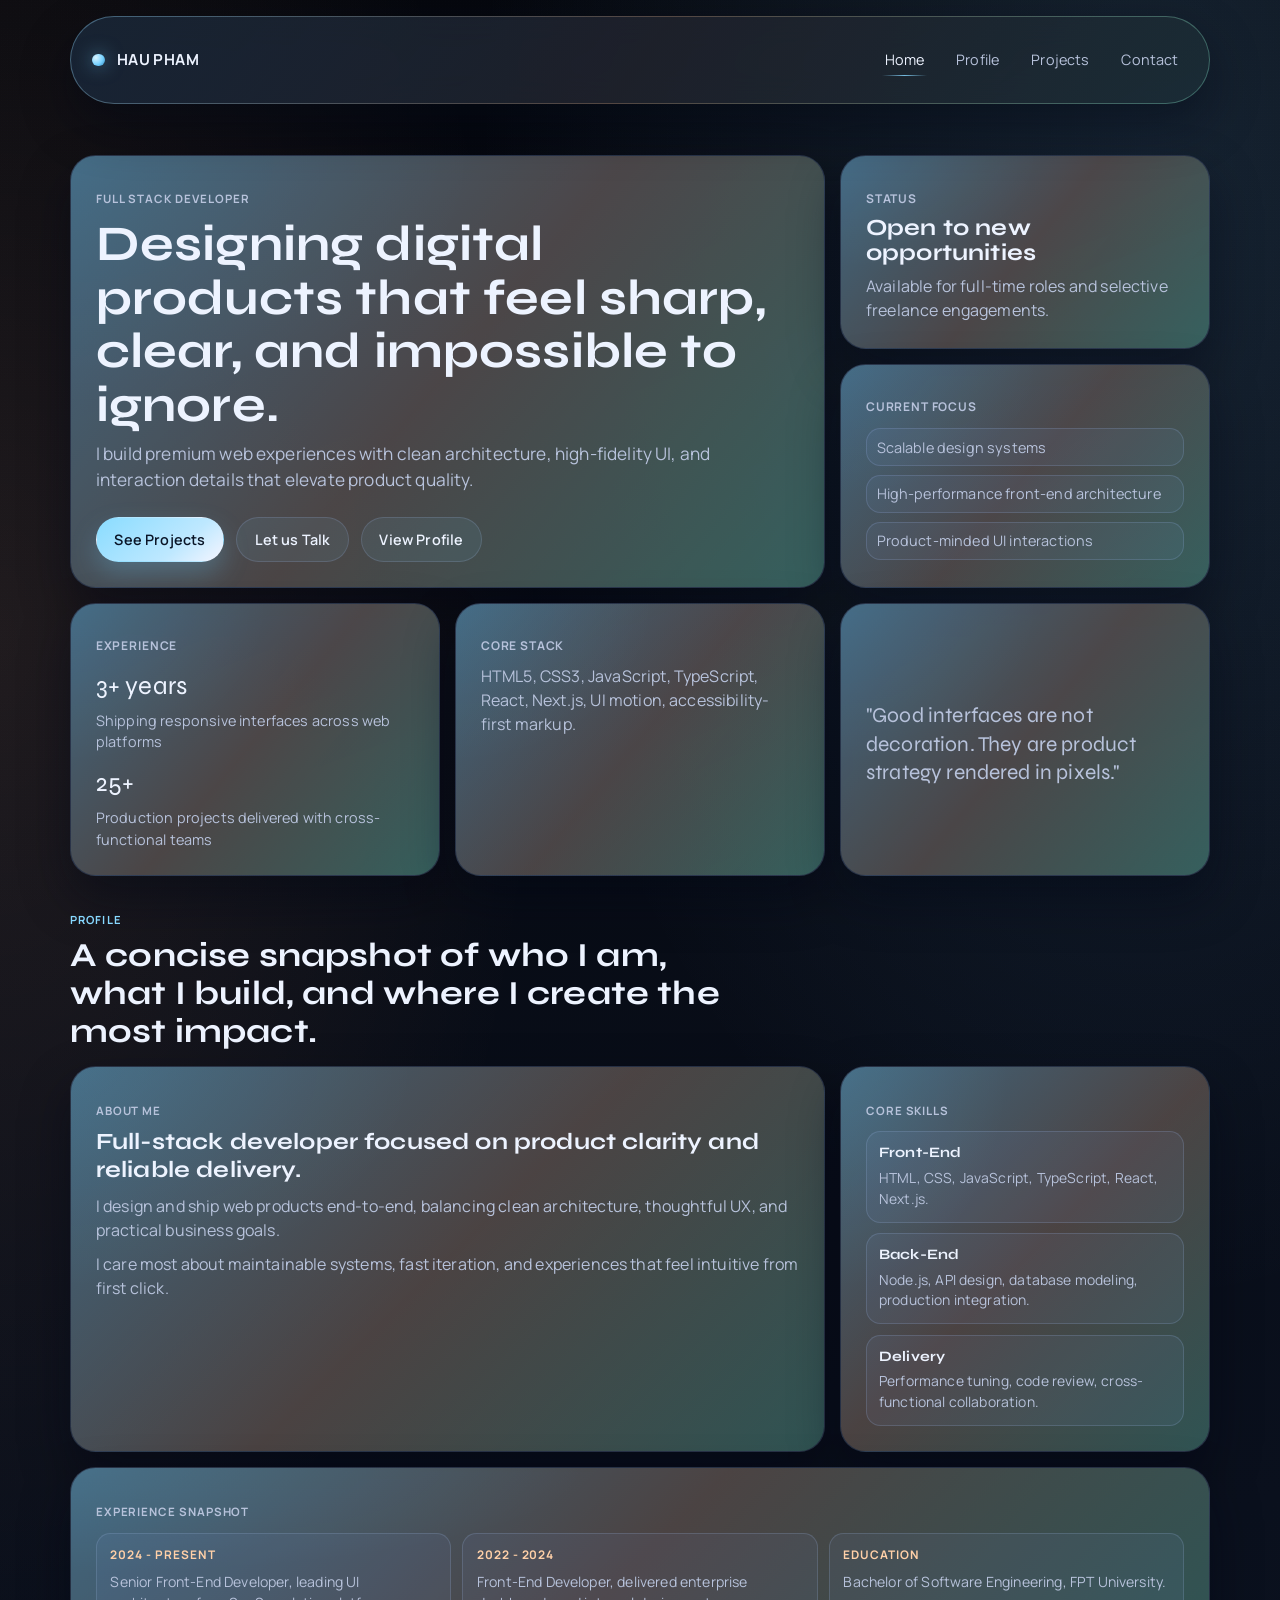
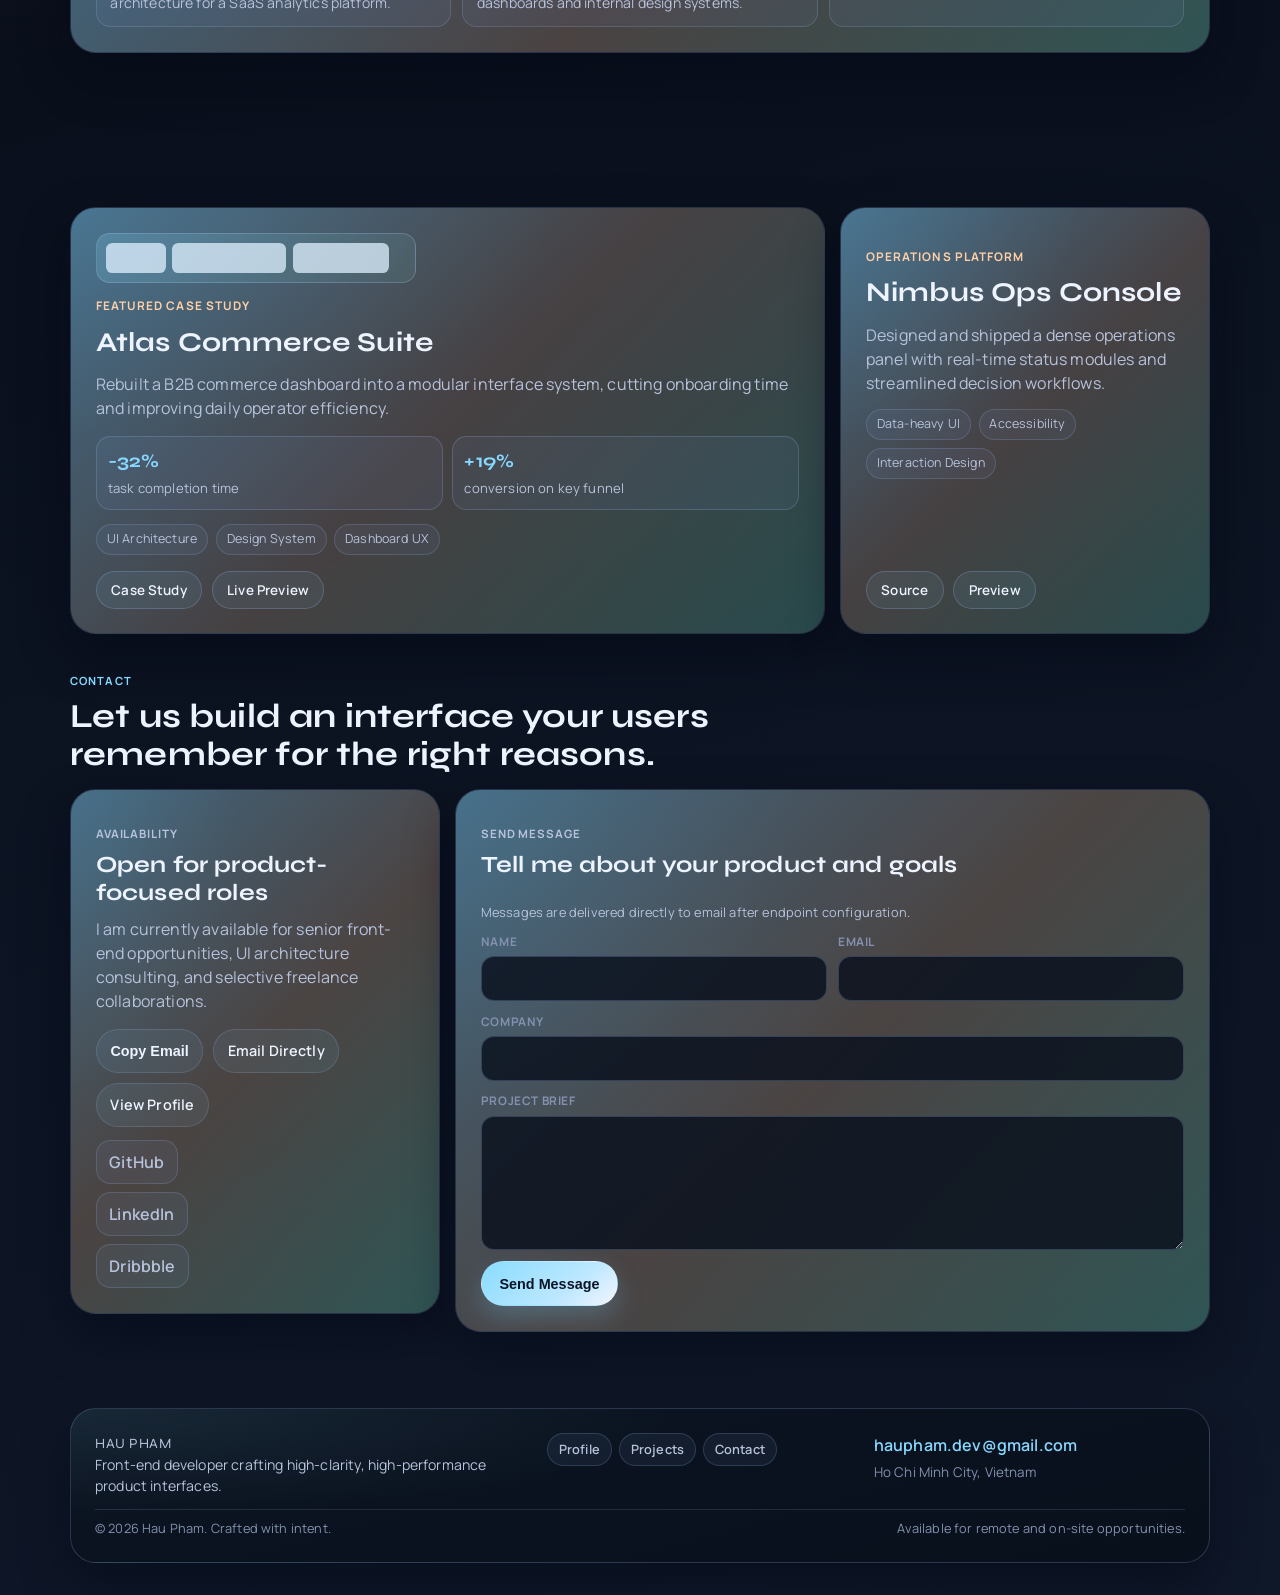
==== commit 7b22290e: "simplify structure" ====
--- a/index.html
+++ b/index.html
@@ -3,26 +3,26 @@
 <head>
   <meta charset="UTF-8">
   <meta name="viewport" content="width=device-width, initial-scale=1.0">
-  <meta name="description" content="Portfolio of Hau Pham - Front-End Developer and UI Engineer.">
+  <meta name="description" content="Hau Pham">
   <meta name="author" content="Hau Pham">
   <meta name="robots" content="index, follow">
   <meta name="theme-color" content="#0a101d">
   <link rel="canonical" href="https://haupham.dev/">
 
   <meta property="og:type" content="website">
-  <meta property="og:title" content="Hau Pham | Front-End Developer">
-  <meta property="og:description" content="Premium front-end portfolio focused on high-clarity UI, performance, and product-minded execution.">
+  <meta property="og:title" content="Hau Pham | Full Stack Developer">
+  <meta property="og:description" content="Premium full-stack portfolio focused on high-clarity UI, performance, and product-minded execution.">
   <meta property="og:url" content="https://haupham.dev/">
   <meta property="og:image" content="https://haupham.dev/assets/og-cover.svg">
   <meta property="og:image:alt" content="Hau Pham portfolio preview card in dark premium style">
 
   <meta name="twitter:card" content="summary_large_image">
-  <meta name="twitter:title" content="Hau Pham | Front-End Developer">
-  <meta name="twitter:description" content="Front-end developer building polished, high-performance product interfaces.">
+  <meta name="twitter:title" content="Hau Pham | Full Stack Developer">
+  <meta name="twitter:description" content="Full-stack developer building polished, high-performance product interfaces.">
   <meta name="twitter:image" content="https://haupham.dev/assets/og-cover.svg">
 
   <link rel="icon" type="image/svg+xml" href="assets/favicon.svg">
-  <title>Hau Pham | Front-End Developer</title>
+  <title>Hau Pham | Full Stack Developer</title>
   <link rel="preconnect" href="https://fonts.googleapis.com">
   <link rel="preconnect" href="https://fonts.gstatic.com" crossorigin>
   <link href="https://fonts.googleapis.com/css2?family=Manrope:wght@400;500;600;700&family=Syne:wght@500;700;800&display=swap" rel="stylesheet">
@@ -33,9 +33,9 @@
       "@context": "https://schema.org",
       "@type": "Person",
       "name": "Hau Pham",
-      "jobTitle": "Front-End Developer",
+      "jobTitle": "Full Stack Developer",
       "url": "https://haupham.dev/",
-      "email": "mailto:haupham.dev@gmail.com",
+      "email": "mailto:haucaron@gmail.com",
       "address": {
         "@type": "PostalAddress",
         "addressLocality": "Ho Chi Minh City",
@@ -67,10 +67,8 @@
 
         <nav class="site-nav" id="site-navigation" data-nav>
           <a class="nav-link is-active" href="#home">Home</a>
-          <a class="nav-link" href="#about">About</a>
-          <a class="nav-link" href="#skills">Skills</a>
+          <a class="nav-link" href="#about">Profile</a>
           <a class="nav-link" href="#projects">Projects</a>
-          <a class="nav-link" href="#experience">Experience</a>
           <a class="nav-link" href="#contact">Contact</a>
         </nav>
       </div>
@@ -82,7 +80,7 @@
       <div class="container">
         <div class="bento-grid">
           <article class="bento-card bento-card--intro reveal tilt-card">
-            <p class="eyebrow">Front-End Developer / UI Engineer</p>
+            <p class="eyebrow">Full Stack Developer</p>
             <h1>Designing digital products that feel sharp, clear, and impossible to ignore.</h1>
             <p class="lead">
               I build premium web experiences with clean architecture, high-fidelity UI, and interaction details that elevate product quality.
@@ -90,7 +88,7 @@
             <div class="hero-actions">
               <a class="button button--primary" href="#projects">See Projects</a>
               <a class="button button--ghost" href="#contact">Let us Talk</a>
-              <a class="button button--ghost" href="#experience">View CV Snapshot</a>
+              <a class="button button--ghost" href="#about">View Profile</a>
             </div>
           </article>
 
@@ -110,9 +108,9 @@
           </article>
 
           <article class="bento-card bento-card--stats reveal tilt-card">
-            <p class="card-label">Experience Snapshot</p>
+            <p class="card-label">Experience</p>
             <div class="stat-item">
-              <span>4+ years</span>
+              <span>3+ years</span>
               <p>Shipping responsive interfaces across web platforms</p>
             </div>
             <div class="stat-item">
@@ -138,42 +136,42 @@
     <section class="section section-about" id="about">
       <div class="container">
         <div class="section-header reveal">
-          <p class="section-kicker">About</p>
-          <h2>I translate complex product thinking into interfaces that feel immediate and clear.</h2>
+          <p class="section-kicker">Profile</p>
+          <h2>A concise snapshot of who I am, what I build, and where I create the most impact.</h2>
         </div>
 
         <div class="about-layout">
           <article class="panel panel--about reveal tilt-card">
-            <p class="panel-label">Who I Am</p>
-            <h3>Front-end engineer with a product-first approach to UI.</h3>
+            <p class="panel-label">About Me</p>
+            <h3>Full-stack developer focused on product clarity and reliable delivery.</h3>
             <p>
-              I work at the intersection of visual design and engineering, crafting user journeys that stay simple even when the business logic is not.
+              I design and ship web products end-to-end, balancing clean architecture, thoughtful UX, and practical business goals.
             </p>
             <p>
-              My focus is building resilient, maintainable front-end systems that scale with teams, ship confidently, and remain delightful over time.
+              I care most about maintainable systems, fast iteration, and experiences that feel intuitive from first click.
             </p>
           </article>
 
           <article class="panel panel--values reveal tilt-card">
-            <p class="panel-label">Design Principles</p>
+            <p class="panel-label">Core Skills</p>
             <ul class="value-list">
               <li>
-                <h3>Clarity before decoration</h3>
-                <p>Every visual choice needs to improve understanding and flow.</p>
-              </li>
-              <li>
-                <h3>Performance is UX</h3>
-                <p>Fast, stable interfaces are a core part of product trust.</p>
-              </li>
-              <li>
-                <h3>System over one-offs</h3>
-                <p>Design components to scale across teams and product surfaces.</p>
+                <h3>Front-End</h3>
+                <p>HTML, CSS, JavaScript, TypeScript, React, Next.js.</p>
+              </li>
+              <li>
+                <h3>Back-End</h3>
+                <p>Node.js, API design, database modeling, production integration.</p>
+              </li>
+              <li>
+                <h3>Delivery</h3>
+                <p>Performance tuning, code review, cross-functional collaboration.</p>
               </li>
             </ul>
           </article>
 
           <article class="panel panel--timeline reveal tilt-card">
-            <p class="panel-label">Career Snapshot</p>
+            <p class="panel-label">Experience Snapshot</p>
             <ol class="timeline-list">
               <li>
                 <span>2024 - Present</span>
@@ -181,121 +179,13 @@
               </li>
               <li>
                 <span>2022 - 2024</span>
-                <p>Front-End Developer, delivered enterprise dashboards and internal design system tooling.</p>
-              </li>
-              <li>
-                <span>2020 - 2022</span>
-                <p>UI Engineer, partnered with product teams to modernize legacy customer-facing flows.</p>
+                <p>Front-End Developer, delivered enterprise dashboards and internal design systems.</p>
+              </li>
+              <li>
+                <span>Education</span>
+                <p>Bachelor of Software Engineering, FPT University.</p>
               </li>
             </ol>
-          </article>
-        </div>
-      </div>
-    </section>
-
-    <section class="section section-skills" id="skills">
-      <div class="container">
-        <div class="section-header reveal">
-          <p class="section-kicker">Skills</p>
-          <h2>Technical depth across interface engineering, architecture, and product execution.</h2>
-        </div>
-
-        <div class="skills-layout">
-          <article class="panel panel--skills reveal tilt-card">
-            <p class="panel-label">Capabilities</p>
-            <h3>Core technical toolkit</h3>
-
-            <div class="skill-clusters">
-              <div class="skill-cluster">
-                <h4>Interface Engineering</h4>
-                <ul class="chip-list">
-                  <li>Semantic HTML5</li>
-                  <li>Advanced CSS Grid</li>
-                  <li>Accessible UI Patterns</li>
-                  <li>Motion and Micro-interactions</li>
-                </ul>
-              </div>
-
-              <div class="skill-cluster">
-                <h4>JavaScript and Architecture</h4>
-                <ul class="chip-list">
-                  <li>Vanilla JavaScript</li>
-                  <li>TypeScript</li>
-                  <li>State Modeling</li>
-                  <li>Reusable Component Patterns</li>
-                </ul>
-              </div>
-
-              <div class="skill-cluster">
-                <h4>Delivery and Product</h4>
-                <ul class="chip-list">
-                  <li>Design System Collaboration</li>
-                  <li>Performance Optimization</li>
-                  <li>Cross-functional Delivery</li>
-                  <li>Code Review and Mentoring</li>
-                </ul>
-              </div>
-            </div>
-
-            <div class="skill-meter-stack" aria-label="Skill proficiency">
-              <div class="skill-meter">
-                <div class="skill-meter__row">
-                  <span>Design System Architecture</span>
-                  <span>92%</span>
-                </div>
-                <div class="skill-meter__track">
-                  <span class="skill-meter__fill" style="--fill-target: 92%;"></span>
-                </div>
-              </div>
-
-              <div class="skill-meter">
-                <div class="skill-meter__row">
-                  <span>Front-End Performance</span>
-                  <span>89%</span>
-                </div>
-                <div class="skill-meter__track">
-                  <span class="skill-meter__fill" style="--fill-target: 89%;"></span>
-                </div>
-              </div>
-
-              <div class="skill-meter">
-                <div class="skill-meter__row">
-                  <span>Interaction Design Implementation</span>
-                  <span>90%</span>
-                </div>
-                <div class="skill-meter__track">
-                  <span class="skill-meter__fill" style="--fill-target: 90%;"></span>
-                </div>
-              </div>
-            </div>
-          </article>
-
-          <article class="panel panel--workflow reveal tilt-card">
-            <p class="panel-label">Workflow</p>
-            <h3>How I ship high-quality UI</h3>
-            <ul class="workflow-list">
-              <li>
-                <span class="workflow-step">01</span>
-                <div>
-                  <h4>Clarify product intent</h4>
-                  <p>Align business goals, user constraints, and interaction outcomes.</p>
-                </div>
-              </li>
-              <li>
-                <span class="workflow-step">02</span>
-                <div>
-                  <h4>Build scalable structure</h4>
-                  <p>Create reusable layout, naming conventions, and predictable CSS patterns.</p>
-                </div>
-              </li>
-              <li>
-                <span class="workflow-step">03</span>
-                <div>
-                  <h4>Refine feel and performance</h4>
-                  <p>Tune motion, spacing, and load behavior until the product feels premium.</p>
-                </div>
-              </li>
-            </ul>
           </article>
         </div>
       </div>
@@ -305,7 +195,7 @@
       <div class="container">
         <div class="section-header reveal">
           <p class="section-kicker">Projects</p>
-          <h2>Selected work focused on measurable product impact and polished execution.</h2>
+          <h2>Selected work with clear product outcomes.</h2>
         </div>
 
         <div class="projects-grid">
@@ -352,107 +242,6 @@
             </div>
           </article>
 
-          <article class="project-card reveal tilt-card">
-            <p class="project-card__kicker">Marketing and Growth</p>
-            <h3>Pulse Launch Platform</h3>
-            <p class="project-card__summary">
-              Built a high-performance campaign site framework with reusable content modules and refined animation choreography.
-            </p>
-            <ul class="project-tags">
-              <li>Landing UX</li>
-              <li>Performance</li>
-              <li>Conversion Focus</li>
-            </ul>
-            <div class="project-actions">
-              <a href="https://github.com" target="_blank" rel="noreferrer">Source</a>
-              <a href="https://example.com" target="_blank" rel="noreferrer">Preview</a>
-            </div>
-          </article>
-        </div>
-      </div>
-    </section>
-
-    <section class="section section-experience" id="experience">
-      <div class="container">
-        <div class="section-header reveal">
-          <p class="section-kicker">Experience</p>
-          <h2>Hands-on product delivery across SaaS, enterprise dashboards, and growth-facing web experiences.</h2>
-        </div>
-
-        <div class="experience-layout">
-          <article class="panel panel--experience-main reveal tilt-card">
-            <p class="panel-label">Professional Journey</p>
-            <h3>Recent roles and impact</h3>
-
-            <ol class="experience-stack">
-              <li>
-                <div class="experience-stack__head">
-                  <h4>Senior Front-End Developer</h4>
-                  <span>2024 - Present</span>
-                </div>
-                <p class="experience-company">Northstar Data Systems</p>
-                <ul class="experience-points">
-                  <li>Led migration to modular UI architecture for a multi-tenant analytics suite.</li>
-                  <li>Improved perceived performance using progressive rendering and interaction tuning.</li>
-                  <li>Mentored two mid-level developers on maintainable CSS and component strategy.</li>
-                </ul>
-              </li>
-
-              <li>
-                <div class="experience-stack__head">
-                  <h4>Front-End Developer</h4>
-                  <span>2022 - 2024</span>
-                </div>
-                <p class="experience-company">Orbit Commerce Labs</p>
-                <ul class="experience-points">
-                  <li>Built reusable dashboard modules used across 6 internal products.</li>
-                  <li>Collaborated with designers to establish a documented spacing and typography system.</li>
-                  <li>Reduced UI bug regressions through component-level QA and review standards.</li>
-                </ul>
-              </li>
-            </ol>
-          </article>
-
-          <article class="panel panel--education reveal tilt-card">
-            <p class="panel-label">Education</p>
-            <h3>Foundation and continuous learning</h3>
-
-            <ul class="education-list">
-              <li>
-                <h4>Bachelor of Software Engineering</h4>
-                <p>FPT University</p>
-                <span>2016 - 2020</span>
-              </li>
-              <li>
-                <h4>Advanced UX for Developers</h4>
-                <p>Interaction Design Foundation</p>
-                <span>2023</span>
-              </li>
-              <li>
-                <h4>Modern Front-End Performance</h4>
-                <p>Self-directed specialization</p>
-                <span>Ongoing</span>
-              </li>
-            </ul>
-          </article>
-
-          <article class="panel panel--impact reveal tilt-card">
-            <p class="panel-label">Delivery Metrics</p>
-            <div class="impact-grid">
-              <div class="impact-item">
-                <strong>30+</strong>
-                <p>major UI releases delivered across product teams</p>
-              </div>
-              <div class="impact-item">
-                <strong>99.95%</strong>
-                <p>critical interface uptime achieved on production dashboards</p>
-              </div>
-              <div class="impact-item">
-                <strong>42%</strong>
-                <p>average reduction in onboarding friction after UX refactors</p>
-              </div>
-            </div>
-          </article>
         </div>
       </div>
     </section>
@@ -475,12 +264,9 @@
             <div class="contact-quick-actions">
               <button class="button button--ghost" type="button" data-copy-email="haupham.dev@gmail.com">Copy Email</button>
               <a class="button button--ghost" href="mailto:haupham.dev@gmail.com">Email Directly</a>
-              <a class="button button--ghost" href="#experience">View CV Snapshot</a>
-            </div>
-          </article>
-
-          <article class="panel panel--contact-social reveal tilt-card">
-            <p class="panel-label">Profiles</p>
+              <a class="button button--ghost" href="#about">View Profile</a>
+            </div>
+
             <ul class="social-list">
               <li><a href="https://github.com" target="_blank" rel="noreferrer">GitHub</a></li>
               <li><a href="https://www.linkedin.com" target="_blank" rel="noreferrer">LinkedIn</a></li>
@@ -539,10 +325,8 @@
         </div>
 
         <nav class="footer-nav" aria-label="Footer navigation">
-          <a href="#about">About</a>
-          <a href="#skills">Skills</a>
+          <a href="#about">Profile</a>
           <a href="#projects">Projects</a>
-          <a href="#experience">Experience</a>
           <a href="#contact">Contact</a>
         </nav>
 
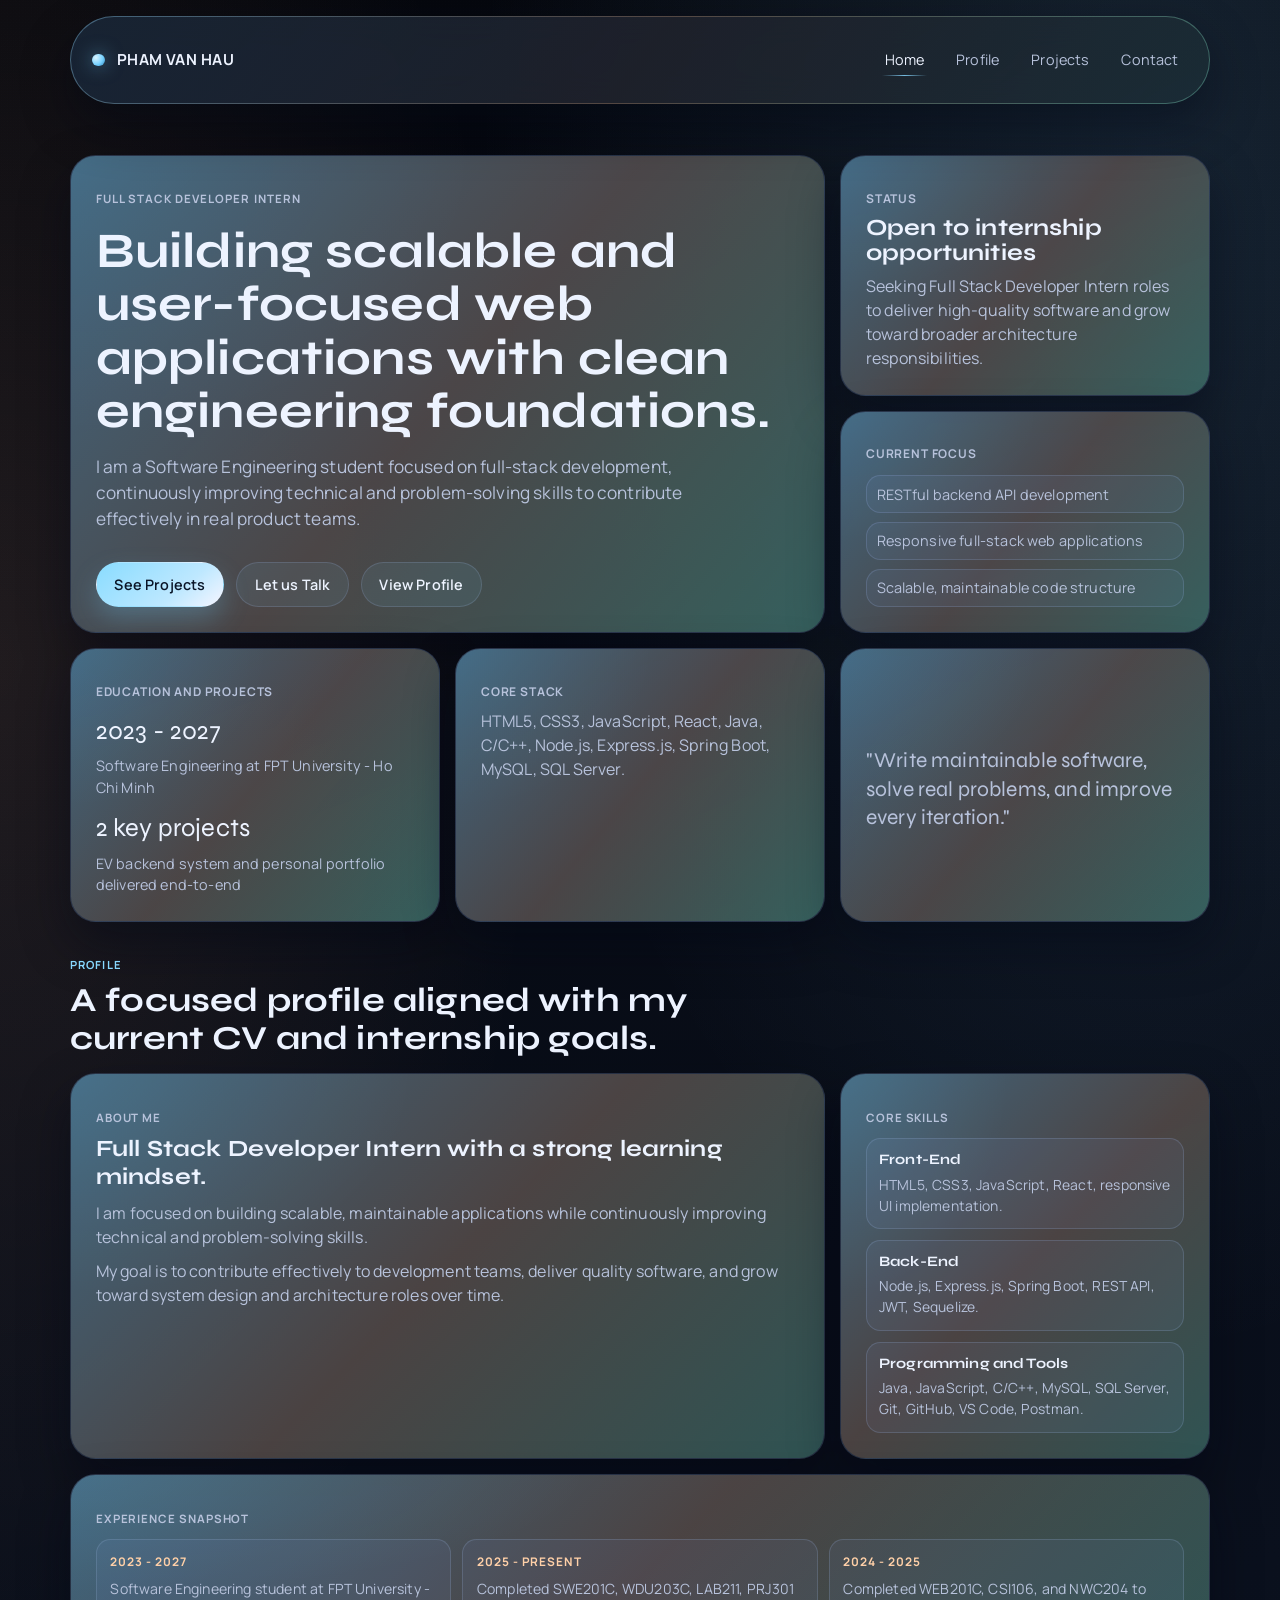
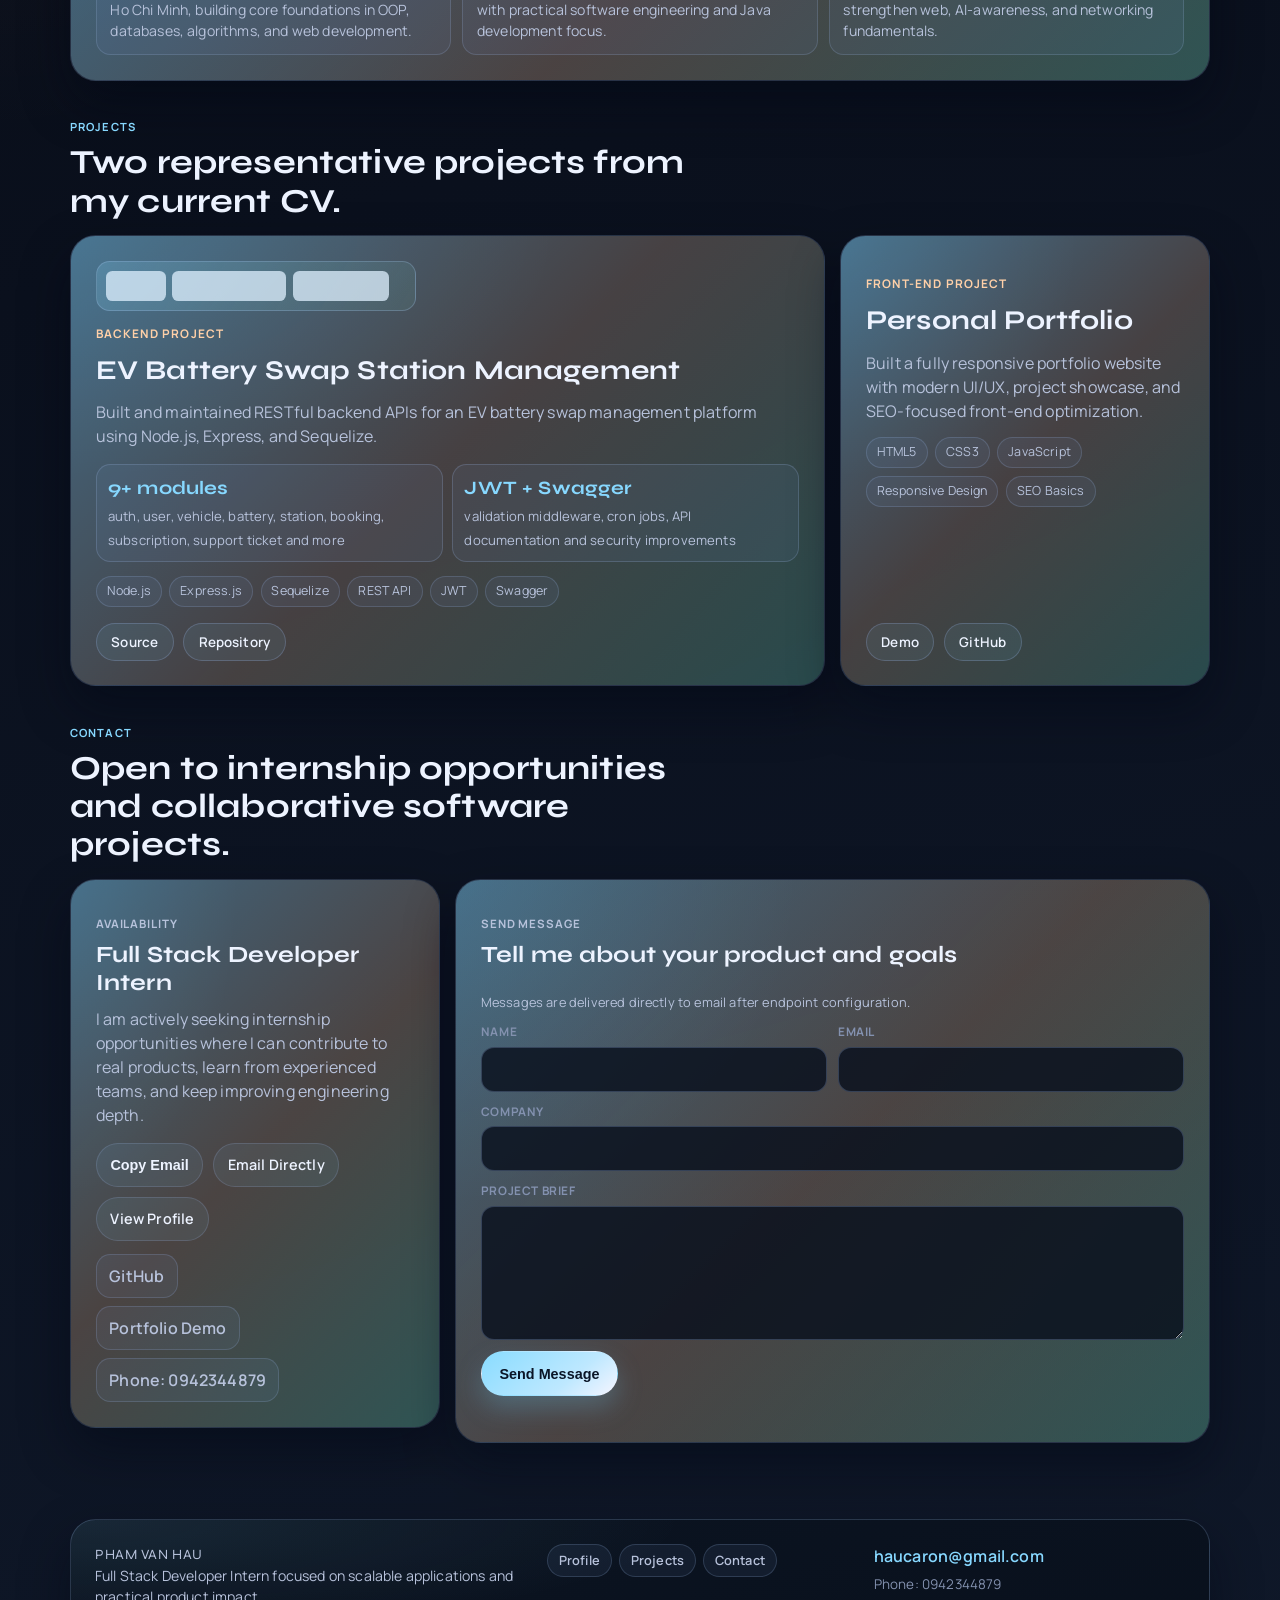
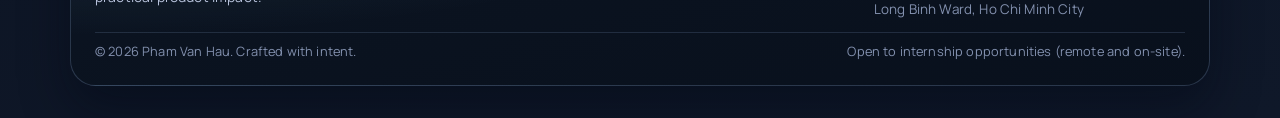
==== commit df9f8b6a: "change information" ====
--- a/index.html
+++ b/index.html
@@ -3,26 +3,26 @@
 <head>
   <meta charset="UTF-8">
   <meta name="viewport" content="width=device-width, initial-scale=1.0">
-  <meta name="description" content="Hau Pham">
-  <meta name="author" content="Hau Pham">
+  <meta name="description" content="Pham Van Hau - Full Stack Developer Intern building scalable, user-focused web applications.">
+  <meta name="author" content="Pham Van Hau">
   <meta name="robots" content="index, follow">
   <meta name="theme-color" content="#0a101d">
-  <link rel="canonical" href="https://haupham.dev/">
+  <link rel="canonical" href="https://haupham-wts.github.io/hauphamv/">
 
   <meta property="og:type" content="website">
-  <meta property="og:title" content="Hau Pham | Full Stack Developer">
-  <meta property="og:description" content="Premium full-stack portfolio focused on high-clarity UI, performance, and product-minded execution.">
-  <meta property="og:url" content="https://haupham.dev/">
-  <meta property="og:image" content="https://haupham.dev/assets/og-cover.svg">
-  <meta property="og:image:alt" content="Hau Pham portfolio preview card in dark premium style">
+  <meta property="og:title" content="Pham Van Hau | Full Stack Developer Intern">
+  <meta property="og:description" content="Software Engineering student focused on full-stack web development, backend APIs, and practical product delivery.">
+  <meta property="og:url" content="https://haupham-wts.github.io/hauphamv/">
+  <meta property="og:image" content="https://haupham-wts.github.io/hauphamv/assets/og-cover.svg">
+  <meta property="og:image:alt" content="Pham Van Hau portfolio preview">
 
   <meta name="twitter:card" content="summary_large_image">
-  <meta name="twitter:title" content="Hau Pham | Full Stack Developer">
-  <meta name="twitter:description" content="Full-stack developer building polished, high-performance product interfaces.">
-  <meta name="twitter:image" content="https://haupham.dev/assets/og-cover.svg">
+  <meta name="twitter:title" content="Pham Van Hau | Full Stack Developer Intern">
+  <meta name="twitter:description" content="Full Stack Developer Intern focusing on scalable web applications and backend API development.">
+  <meta name="twitter:image" content="https://haupham-wts.github.io/hauphamv/assets/og-cover.svg">
 
   <link rel="icon" type="image/svg+xml" href="assets/favicon.svg">
-  <title>Hau Pham | Full Stack Developer</title>
+  <title>Pham Van Hau | Full Stack Developer Intern</title>
   <link rel="preconnect" href="https://fonts.googleapis.com">
   <link rel="preconnect" href="https://fonts.gstatic.com" crossorigin>
   <link href="https://fonts.googleapis.com/css2?family=Manrope:wght@400;500;600;700&family=Syne:wght@500;700;800&display=swap" rel="stylesheet">
@@ -32,19 +32,19 @@
     {
       "@context": "https://schema.org",
       "@type": "Person",
-      "name": "Hau Pham",
-      "jobTitle": "Full Stack Developer",
-      "url": "https://haupham.dev/",
+      "name": "Pham Van Hau",
+      "jobTitle": "Full Stack Developer Intern",
+      "url": "https://haupham-wts.github.io/hauphamv/",
       "email": "mailto:haucaron@gmail.com",
+      "telephone": "+84942344879",
       "address": {
         "@type": "PostalAddress",
         "addressLocality": "Ho Chi Minh City",
         "addressCountry": "VN"
       },
       "sameAs": [
-        "https://github.com",
-        "https://www.linkedin.com",
-        "https://dribbble.com"
+        "https://github.com/HauPham-Wits",
+        "https://haupham-wts.github.io/hauphamv/"
       ]
     }
   </script>
@@ -57,7 +57,7 @@
       <div class="nav-shell">
         <a class="brand" href="#home" aria-label="Go to home section">
           <span class="brand-mark" aria-hidden="true"></span>
-          <span class="brand-name">Hau Pham</span>
+          <span class="brand-name">Pham Van Hau</span>
         </a>
 
         <button class="menu-toggle" type="button" data-menu-toggle aria-expanded="false" aria-controls="site-navigation" aria-label="Toggle navigation">
@@ -80,10 +80,10 @@
       <div class="container">
         <div class="bento-grid">
           <article class="bento-card bento-card--intro reveal tilt-card">
-            <p class="eyebrow">Full Stack Developer</p>
-            <h1>Designing digital products that feel sharp, clear, and impossible to ignore.</h1>
+            <p class="eyebrow">Full Stack Developer Intern</p>
+            <h1>Building scalable and user-focused web applications with clean engineering foundations.</h1>
             <p class="lead">
-              I build premium web experiences with clean architecture, high-fidelity UI, and interaction details that elevate product quality.
+              I am a Software Engineering student focused on full-stack development, continuously improving technical and problem-solving skills to contribute effectively in real product teams.
             </p>
             <div class="hero-actions">
               <a class="button button--primary" href="#projects">See Projects</a>
@@ -94,39 +94,39 @@
 
           <article class="bento-card bento-card--availability reveal tilt-card">
             <p class="card-label">Status</p>
-            <h2>Open to new opportunities</h2>
-            <p>Available for full-time roles and selective freelance engagements.</p>
+            <h2>Open to internship opportunities</h2>
+            <p>Seeking Full Stack Developer Intern roles to deliver high-quality software and grow toward broader architecture responsibilities.</p>
           </article>
 
           <article class="bento-card bento-card--focus reveal tilt-card">
             <p class="card-label">Current Focus</p>
             <ul class="focus-list">
-              <li>Scalable design systems</li>
-              <li>High-performance front-end architecture</li>
-              <li>Product-minded UI interactions</li>
+              <li>RESTful backend API development</li>
+              <li>Responsive full-stack web applications</li>
+              <li>Scalable, maintainable code structure</li>
             </ul>
           </article>
 
           <article class="bento-card bento-card--stats reveal tilt-card">
-            <p class="card-label">Experience</p>
+            <p class="card-label">Education and Projects</p>
             <div class="stat-item">
-              <span>3+ years</span>
-              <p>Shipping responsive interfaces across web platforms</p>
+              <span>2023 - 2027</span>
+              <p>Software Engineering at FPT University - Ho Chi Minh</p>
             </div>
             <div class="stat-item">
-              <span>25+</span>
-              <p>Production projects delivered with cross-functional teams</p>
+              <span>2 key projects</span>
+              <p>EV backend system and personal portfolio delivered end-to-end</p>
             </div>
           </article>
 
           <article class="bento-card bento-card--toolkit reveal tilt-card">
             <p class="card-label">Core Stack</p>
-            <p>HTML5, CSS3, JavaScript, TypeScript, React, Next.js, UI motion, accessibility-first markup.</p>
+            <p>HTML5, CSS3, JavaScript, React, Java, C/C++, Node.js, Express.js, Spring Boot, MySQL, SQL Server.</p>
           </article>
 
           <article class="bento-card bento-card--quote reveal tilt-card">
             <p class="quote">
-              "Good interfaces are not decoration. They are product strategy rendered in pixels."
+              "Write maintainable software, solve real problems, and improve every iteration."
             </p>
           </article>
         </div>
@@ -137,18 +137,18 @@
       <div class="container">
         <div class="section-header reveal">
           <p class="section-kicker">Profile</p>
-          <h2>A concise snapshot of who I am, what I build, and where I create the most impact.</h2>
+          <h2>A focused profile aligned with my current CV and internship goals.</h2>
         </div>
 
         <div class="about-layout">
           <article class="panel panel--about reveal tilt-card">
             <p class="panel-label">About Me</p>
-            <h3>Full-stack developer focused on product clarity and reliable delivery.</h3>
+            <h3>Full Stack Developer Intern with a strong learning mindset.</h3>
             <p>
-              I design and ship web products end-to-end, balancing clean architecture, thoughtful UX, and practical business goals.
+              I am focused on building scalable, maintainable applications while continuously improving technical and problem-solving skills.
             </p>
             <p>
-              I care most about maintainable systems, fast iteration, and experiences that feel intuitive from first click.
+              My goal is to contribute effectively to development teams, deliver quality software, and grow toward system design and architecture roles over time.
             </p>
           </article>
 
@@ -157,15 +157,15 @@
             <ul class="value-list">
               <li>
                 <h3>Front-End</h3>
-                <p>HTML, CSS, JavaScript, TypeScript, React, Next.js.</p>
+                <p>HTML5, CSS3, JavaScript, React, responsive UI implementation.</p>
               </li>
               <li>
                 <h3>Back-End</h3>
-                <p>Node.js, API design, database modeling, production integration.</p>
-              </li>
-              <li>
-                <h3>Delivery</h3>
-                <p>Performance tuning, code review, cross-functional collaboration.</p>
+                <p>Node.js, Express.js, Spring Boot, REST API, JWT, Sequelize.</p>
+              </li>
+              <li>
+                <h3>Programming and Tools</h3>
+                <p>Java, JavaScript, C/C++, MySQL, SQL Server, Git, GitHub, VS Code, Postman.</p>
               </li>
             </ul>
           </article>
@@ -174,16 +174,16 @@
             <p class="panel-label">Experience Snapshot</p>
             <ol class="timeline-list">
               <li>
-                <span>2024 - Present</span>
-                <p>Senior Front-End Developer, leading UI architecture for a SaaS analytics platform.</p>
-              </li>
-              <li>
-                <span>2022 - 2024</span>
-                <p>Front-End Developer, delivered enterprise dashboards and internal design systems.</p>
-              </li>
-              <li>
-                <span>Education</span>
-                <p>Bachelor of Software Engineering, FPT University.</p>
+                <span>2023 - 2027</span>
+                <p>Software Engineering student at FPT University - Ho Chi Minh, building core foundations in OOP, databases, algorithms, and web development.</p>
+              </li>
+              <li>
+                <span>2025 - Present</span>
+                <p>Completed SWE201C, WDU203C, LAB211, PRJ301 with practical software engineering and Java development focus.</p>
+              </li>
+              <li>
+                <span>2024 - 2025</span>
+                <p>Completed WEB201C, CSI106, and NWC204 to strengthen web, AI-awareness, and networking fundamentals.</p>
               </li>
             </ol>
           </article>
@@ -195,7 +195,7 @@
       <div class="container">
         <div class="section-header reveal">
           <p class="section-kicker">Projects</p>
-          <h2>Selected work with clear product outcomes.</h2>
+          <h2>Two representative projects from my current CV.</h2>
         </div>
 
         <div class="projects-grid">
@@ -205,40 +205,45 @@
               <span></span>
               <span></span>
             </div>
-            <p class="project-card__kicker">Featured Case Study</p>
-            <h3>Atlas Commerce Suite</h3>
+            <p class="project-card__kicker">Backend Project</p>
+            <h3>EV Battery Swap Station Management</h3>
             <p class="project-card__summary">
-              Rebuilt a B2B commerce dashboard into a modular interface system, cutting onboarding time and improving daily operator efficiency.
+              Built and maintained RESTful backend APIs for an EV battery swap management platform using Node.js, Express, and Sequelize.
             </p>
             <ul class="project-metrics">
-              <li><strong>-32%</strong><span>task completion time</span></li>
-              <li><strong>+19%</strong><span>conversion on key funnel</span></li>
+              <li><strong>9+ modules</strong><span>auth, user, vehicle, battery, station, booking, subscription, support ticket and more</span></li>
+              <li><strong>JWT + Swagger</strong><span>validation middleware, cron jobs, API documentation and security improvements</span></li>
             </ul>
             <ul class="project-tags">
-              <li>UI Architecture</li>
-              <li>Design System</li>
-              <li>Dashboard UX</li>
+              <li>Node.js</li>
+              <li>Express.js</li>
+              <li>Sequelize</li>
+              <li>REST API</li>
+              <li>JWT</li>
+              <li>Swagger</li>
             </ul>
             <div class="project-actions">
-              <a href="https://github.com" target="_blank" rel="noreferrer">Case Study</a>
-              <a href="https://example.com" target="_blank" rel="noreferrer">Live Preview</a>
+              <a href="https://github.com/Biskaman/SWP_G3_EV_BATTERY_SWAP_STATION_MANAGEMENT" target="_blank" rel="noreferrer">Source</a>
+              <a href="https://github.com/Biskaman/SWP_G3_EV_BATTERY_SWAP_STATION_MANAGEMENT" target="_blank" rel="noreferrer">Repository</a>
             </div>
           </article>
 
           <article class="project-card reveal tilt-card">
-            <p class="project-card__kicker">Operations Platform</p>
-            <h3>Nimbus Ops Console</h3>
+            <p class="project-card__kicker">Front-End Project</p>
+            <h3>Personal Portfolio</h3>
             <p class="project-card__summary">
-              Designed and shipped a dense operations panel with real-time status modules and streamlined decision workflows.
+              Built a fully responsive portfolio website with modern UI/UX, project showcase, and SEO-focused front-end optimization.
             </p>
             <ul class="project-tags">
-              <li>Data-heavy UI</li>
-              <li>Accessibility</li>
-              <li>Interaction Design</li>
+              <li>HTML5</li>
+              <li>CSS3</li>
+              <li>JavaScript</li>
+              <li>Responsive Design</li>
+              <li>SEO Basics</li>
             </ul>
             <div class="project-actions">
-              <a href="https://github.com" target="_blank" rel="noreferrer">Source</a>
-              <a href="https://example.com" target="_blank" rel="noreferrer">Preview</a>
+              <a href="https://haupham-wts.github.io/hauphamv/" target="_blank" rel="noreferrer">Demo</a>
+              <a href="https://github.com/HauPham-Wits" target="_blank" rel="noreferrer">GitHub</a>
             </div>
           </article>
 
@@ -250,27 +255,27 @@
       <div class="container">
         <div class="section-header reveal">
           <p class="section-kicker">Contact</p>
-          <h2>Let us build an interface your users remember for the right reasons.</h2>
+          <h2>Open to internship opportunities and collaborative software projects.</h2>
         </div>
 
         <div class="contact-layout">
           <article class="panel panel--contact-intro reveal tilt-card">
             <p class="panel-label">Availability</p>
-            <h3>Open for product-focused roles</h3>
+            <h3>Full Stack Developer Intern</h3>
             <p>
-              I am currently available for senior front-end opportunities, UI architecture consulting, and selective freelance collaborations.
+              I am actively seeking internship opportunities where I can contribute to real products, learn from experienced teams, and keep improving engineering depth.
             </p>
 
             <div class="contact-quick-actions">
-              <button class="button button--ghost" type="button" data-copy-email="haupham.dev@gmail.com">Copy Email</button>
-              <a class="button button--ghost" href="mailto:haupham.dev@gmail.com">Email Directly</a>
+              <button class="button button--ghost" type="button" data-copy-email="haucaron@gmail.com">Copy Email</button>
+              <a class="button button--ghost" href="mailto:haucaron@gmail.com">Email Directly</a>
               <a class="button button--ghost" href="#about">View Profile</a>
             </div>
 
             <ul class="social-list">
-              <li><a href="https://github.com" target="_blank" rel="noreferrer">GitHub</a></li>
-              <li><a href="https://www.linkedin.com" target="_blank" rel="noreferrer">LinkedIn</a></li>
-              <li><a href="https://dribbble.com" target="_blank" rel="noreferrer">Dribbble</a></li>
+              <li><a href="https://github.com/HauPham-Wits" target="_blank" rel="noreferrer">GitHub</a></li>
+              <li><a href="https://haupham-wts.github.io/hauphamv/" target="_blank" rel="noreferrer">Portfolio Demo</a></li>
+              <li><a href="tel:+84942344879">Phone: 0942344879</a></li>
             </ul>
           </article>
 
@@ -303,7 +308,7 @@
                 <textarea id="contact-message" name="message" rows="5" required></textarea>
               </label>
 
-              <input type="hidden" name="_subject" value="New portfolio inquiry from haupham.dev">
+              <input type="hidden" name="_subject" value="New portfolio inquiry for Pham Van Hau">
 
               <div class="form-actions">
                 <button class="button button--primary" type="submit">Send Message</button>
@@ -320,8 +325,8 @@
     <div class="container">
       <div class="footer-shell reveal">
         <div class="footer-brand-block">
-          <p class="footer-signature">Hau Pham</p>
-          <p>Front-end developer crafting high-clarity, high-performance product interfaces.</p>
+          <p class="footer-signature">Pham Van Hau</p>
+          <p>Full Stack Developer Intern focused on scalable applications and practical product impact.</p>
         </div>
 
         <nav class="footer-nav" aria-label="Footer navigation">
@@ -331,13 +336,14 @@
         </nav>
 
         <div class="footer-contact-block">
-          <a href="mailto:haupham.dev@gmail.com">haupham.dev@gmail.com</a>
-          <p>Ho Chi Minh City, Vietnam</p>
+          <a href="mailto:haucaron@gmail.com">haucaron@gmail.com</a>
+          <p>Phone: 0942344879</p>
+          <p>Long Binh Ward, Ho Chi Minh City</p>
         </div>
 
         <div class="footer-bottom">
-          <p>© <span data-year></span> Hau Pham. Crafted with intent.</p>
-          <p>Available for remote and on-site opportunities.</p>
+          <p>© <span data-year></span> Pham Van Hau. Crafted with intent.</p>
+          <p>Open to internship opportunities (remote and on-site).</p>
         </div>
       </div>
     </div>
